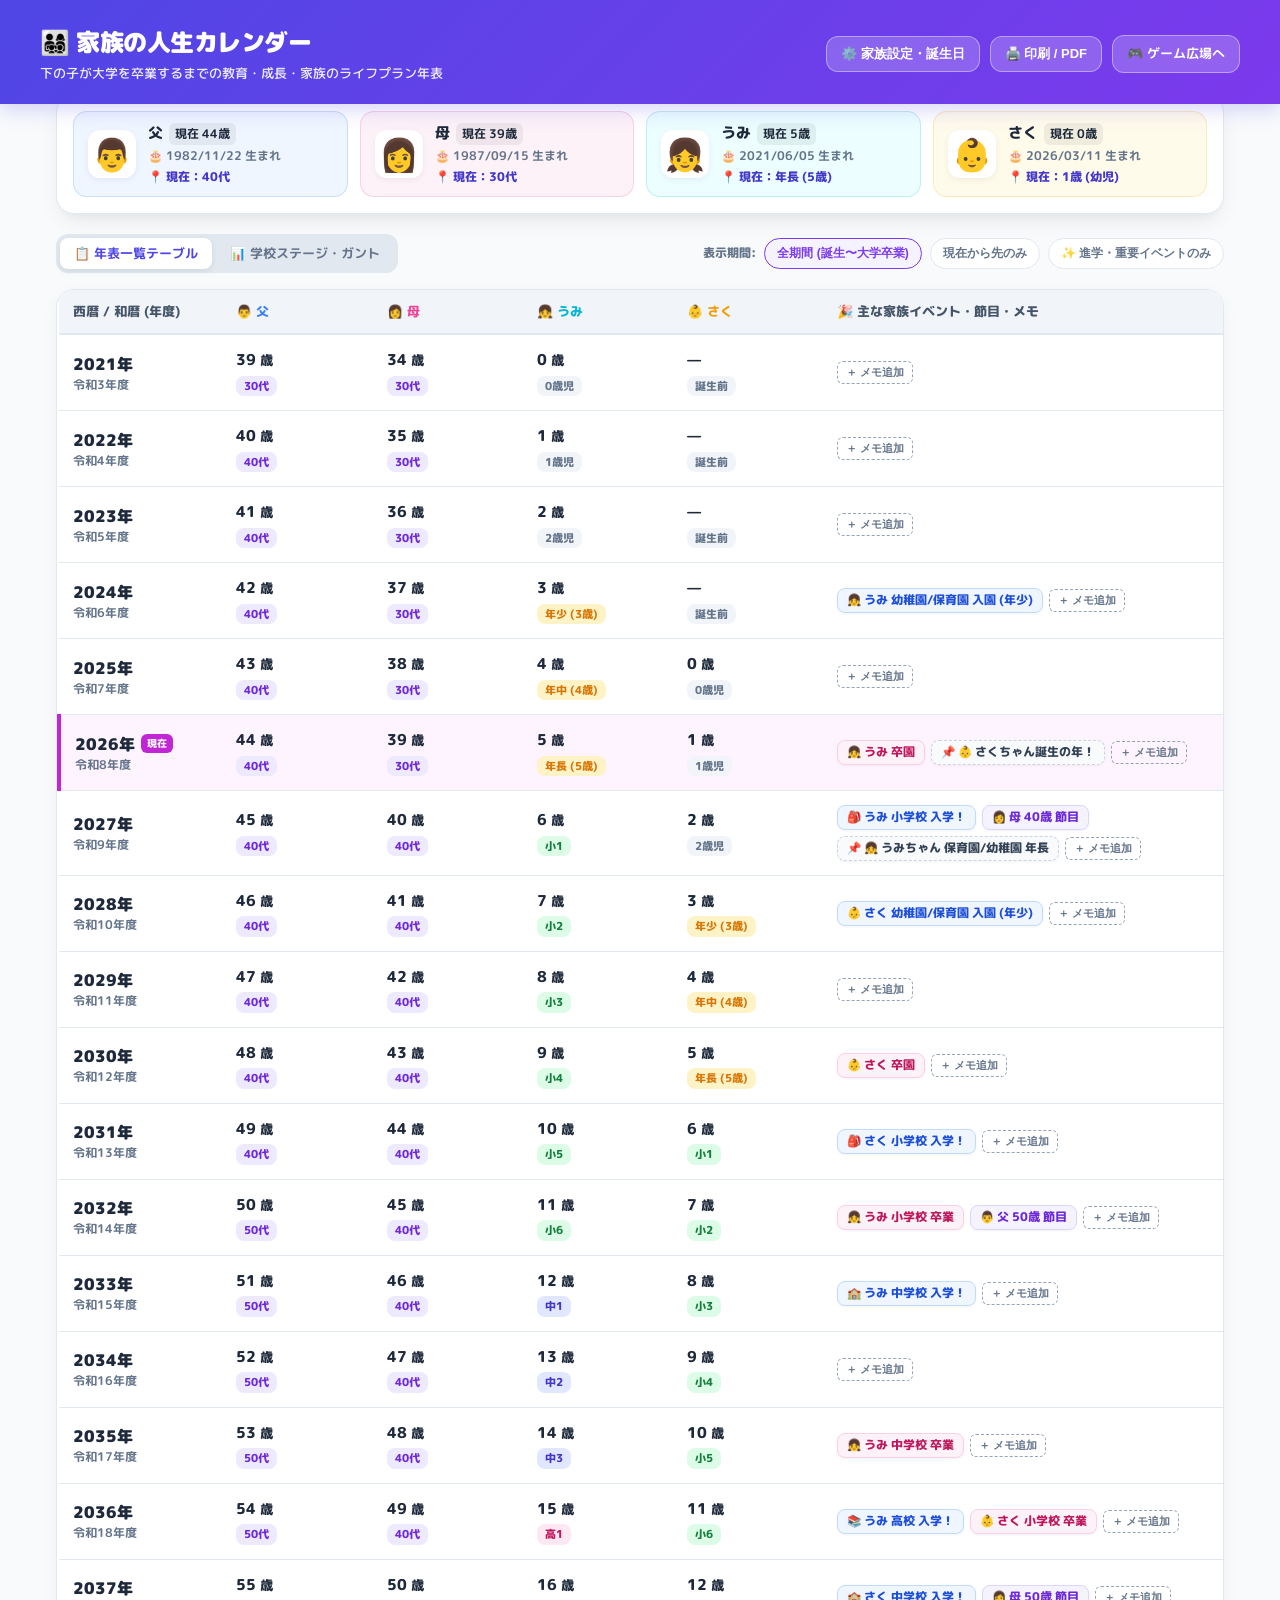
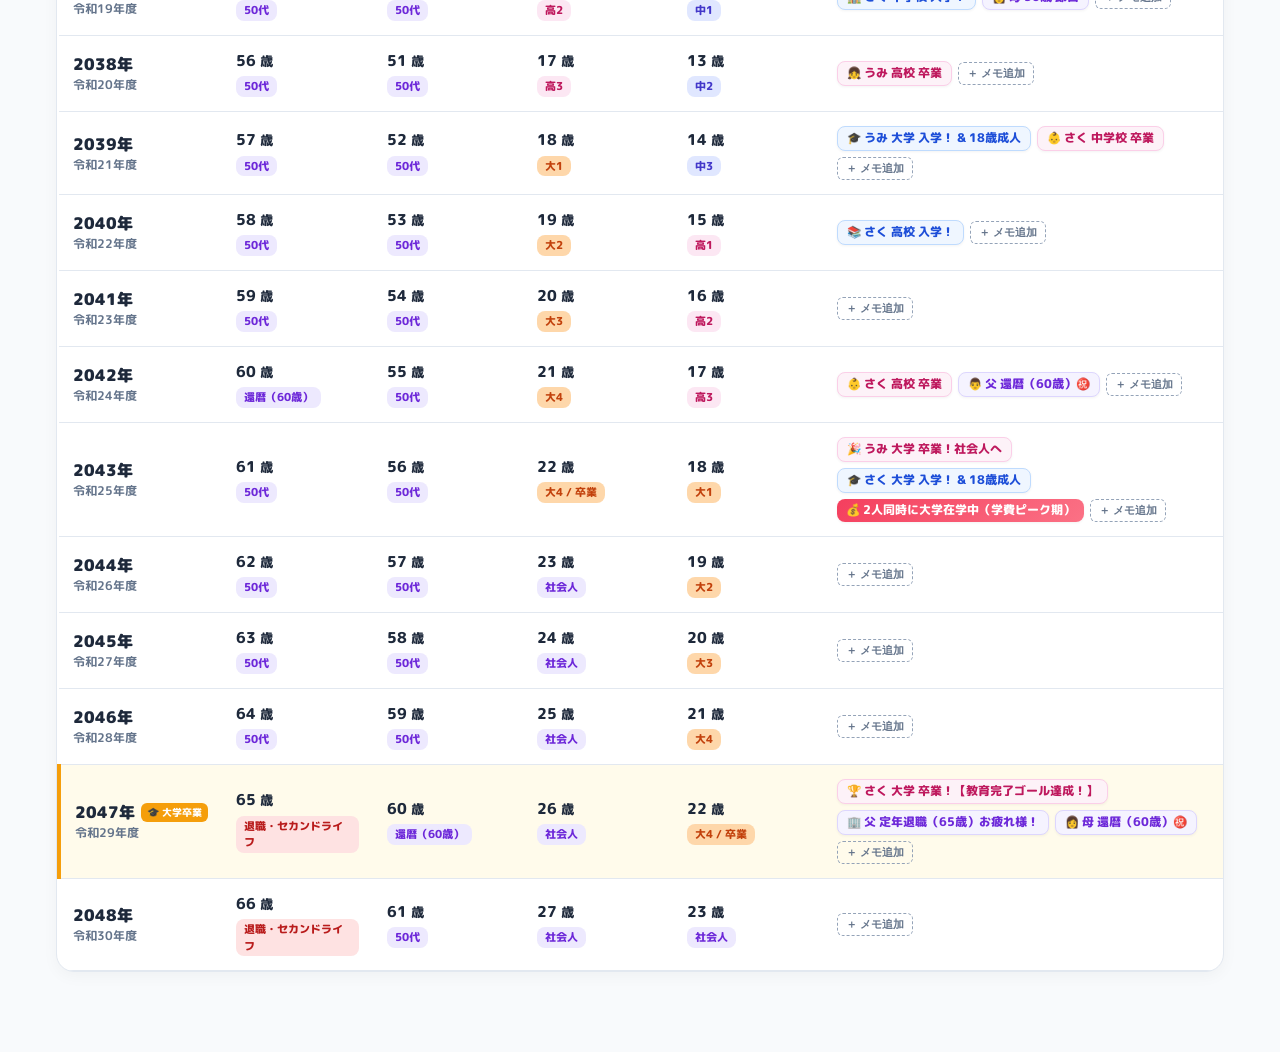
==== life-calendar.html @ 3d34fb97 "Add family life calendar app visualizing timeline through child university graduation" ====
<!DOCTYPE html>
<html lang="ja">
<head>
  <meta charset="UTF-8">
  <meta name="viewport" content="width=device-width, initial-scale=1.0, maximum-scale=1.0, user-scalable=no">
  <title>家族の人生カレンダー - ライフプラン・タイムライン</title>
  <link rel="preconnect" href="https://fonts.googleapis.com">
  <link rel="preconnect" href="https://fonts.gstatic.com" crossorigin>
  <link href="https://fonts.googleapis.com/css2?family=M+PLUS+Rounded+1c:wght@400;500;700;800;900&family=Nunito:wght@600;700;800;900&display=swap" rel="stylesheet">
  <style>
    :root {
      --bg-main: #f8fafc;
      --card-bg: #ffffff;
      --text-main: #1e293b;
      --text-sub: #64748b;
      --border-color: #e2e8f0;
      
      --color-father: #3b82f6;
      --color-father-bg: #eff6ff;
      --color-mother: #ec4899;
      --color-mother-bg: #fdf2f8;
      --color-umi: #06b6d4;
      --color-umi-bg: #ecfeff;
      --color-saku: #f59e0b;
      --color-saku-bg: #fffbeb;
      
      --badge-accent: #8b5cf6;
      --badge-alert: #ef4444;
      --badge-success: #10b981;
    }

    * {
      box-sizing: border-box;
      margin: 0;
      padding: 0;
      -webkit-tap-highlight-color: transparent;
    }

    body {
      font-family: 'M PLUS Rounded 1c', sans-serif;
      background-color: var(--bg-main);
      color: var(--text-main);
      line-height: 1.5;
      padding-bottom: 80px;
    }

    /* ヘッダー */
    header {
      background: linear-gradient(135deg, #4f46e5 0%, #7c3aed 100%);
      color: #ffffff;
      padding: 24px 20px 20px;
      position: sticky;
      top: 0;
      z-index: 50;
      box-shadow: 0 4px 20px rgba(79, 70, 229, 0.25);
    }

    .header-top {
      max-width: 1200px;
      margin: 0 auto;
      display: flex;
      justify-content: space-between;
      align-items: center;
      gap: 12px;
      flex-wrap: wrap;
    }

    .app-title-group h1 {
      font-size: 24px;
      font-weight: 900;
      display: flex;
      align-items: center;
      gap: 10px;
      letter-spacing: -0.5px;
    }

    .app-subtitle {
      font-size: 13px;
      opacity: 0.9;
      margin-top: 4px;
      font-weight: 500;
    }

    .header-actions {
      display: flex;
      align-items: center;
      gap: 10px;
    }

    .btn-header {
      background: rgba(255, 255, 255, 0.2);
      border: 1.5px solid rgba(255, 255, 255, 0.4);
      color: #ffffff;
      padding: 8px 14px;
      border-radius: 12px;
      font-size: 13px;
      font-weight: 700;
      cursor: pointer;
      display: inline-flex;
      align-items: center;
      gap: 6px;
      transition: all 0.2s ease;
      backdrop-filter: blur(4px);
    }

    .btn-header:hover {
      background: rgba(255, 255, 255, 0.3);
      transform: translateY(-1px);
    }

    /* 家族プロフィールバー */
    .family-bar-container {
      max-width: 1200px;
      margin: -10px auto 20px;
      padding: 0 16px;
      position: relative;
      z-index: 40;
    }

    .family-bar {
      background: var(--card-bg);
      border-radius: 18px;
      box-shadow: 0 10px 25px -5px rgba(0, 0, 0, 0.08), 0 8px 10px -6px rgba(0, 0, 0, 0.04);
      padding: 16px;
      display: grid;
      grid-template-columns: repeat(auto-fit, minmax(220px, 1fr));
      gap: 12px;
      border: 1px solid var(--border-color);
    }

    .member-card {
      display: flex;
      align-items: center;
      gap: 12px;
      padding: 10px 14px;
      border-radius: 14px;
      border: 1.5px solid transparent;
      transition: all 0.2s ease;
    }

    .member-card.father { background: var(--color-father-bg); border-color: rgba(59, 130, 246, 0.2); }
    .member-card.mother { background: var(--color-mother-bg); border-color: rgba(236, 72, 153, 0.2); }
    .member-card.umi { background: var(--color-umi-bg); border-color: rgba(6, 182, 212, 0.2); }
    .member-card.saku { background: var(--color-saku-bg); border-color: rgba(245, 158, 11, 0.2); }

    .member-avatar {
      font-size: 32px;
      width: 48px;
      height: 48px;
      background: #ffffff;
      border-radius: 12px;
      display: flex;
      align-items: center;
      justify-content: center;
      box-shadow: 0 2px 6px rgba(0,0,0,0.06);
      flex-shrink: 0;
    }

    .member-info h3 {
      font-size: 15px;
      font-weight: 800;
      color: var(--text-main);
      display: flex;
      align-items: baseline;
      gap: 6px;
    }

    .member-info .current-age {
      font-size: 12px;
      font-weight: 700;
      padding: 2px 6px;
      border-radius: 6px;
      background: rgba(0,0,0,0.06);
    }

    .member-info p {
      font-size: 12px;
      color: var(--text-sub);
      font-weight: 600;
      margin-top: 2px;
    }

    /* コントロール・フィルターバー */
    .controls-wrapper {
      max-width: 1200px;
      margin: 0 auto 16px;
      padding: 0 16px;
      display: flex;
      justify-content: space-between;
      align-items: center;
      gap: 12px;
      flex-wrap: wrap;
    }

    .view-mode-tabs {
      display: inline-flex;
      background: #e2e8f0;
      padding: 4px;
      border-radius: 12px;
      gap: 4px;
    }

    .tab-btn {
      border: none;
      background: transparent;
      padding: 6px 14px;
      font-size: 13px;
      font-weight: 700;
      color: var(--text-sub);
      border-radius: 8px;
      cursor: pointer;
      transition: all 0.2s ease;
      font-family: inherit;
    }

    .tab-btn.active {
      background: #ffffff;
      color: #4f46e5;
      box-shadow: 0 2px 6px rgba(0,0,0,0.08);
    }

    .filter-group {
      display: flex;
      align-items: center;
      gap: 8px;
      flex-wrap: wrap;
    }

    .filter-chip {
      background: #ffffff;
      border: 1px solid var(--border-color);
      padding: 6px 12px;
      border-radius: 20px;
      font-size: 12px;
      font-weight: 700;
      color: var(--text-sub);
      cursor: pointer;
      display: inline-flex;
      align-items: center;
      gap: 5px;
      transition: all 0.15s ease;
    }

    .filter-chip:hover, .filter-chip.active {
      border-color: #7c3aed;
      color: #7c3aed;
      background: #f5f3ff;
    }

    /* メインコンテンツ */
    .main-container {
      max-width: 1200px;
      margin: 0 auto;
      padding: 0 16px;
    }

    /* ガントチャート・ステージビュー */
    .gantt-section {
      background: var(--card-bg);
      border-radius: 18px;
      padding: 20px;
      box-shadow: 0 4px 12px rgba(0,0,0,0.04);
      border: 1px solid var(--border-color);
      margin-bottom: 24px;
      overflow-x: auto;
    }

    .gantt-section h2 {
      font-size: 16px;
      font-weight: 800;
      margin-bottom: 14px;
      display: flex;
      align-items: center;
      gap: 8px;
    }

    .chart-container {
      min-width: 800px;
    }

    /* 年表テーブルビュー */
    .timeline-table-card {
      background: var(--card-bg);
      border-radius: 18px;
      box-shadow: 0 4px 16px rgba(0,0,0,0.04);
      border: 1px solid var(--border-color);
      overflow: hidden;
    }

    .table-responsive {
      overflow-x: auto;
      width: 100%;
    }

    table.timeline-table {
      width: 100%;
      border-collapse: collapse;
      text-align: left;
      font-size: 13px;
    }

    .timeline-table th {
      background: #f1f5f9;
      color: #475569;
      font-weight: 800;
      padding: 12px 14px;
      border-bottom: 2px solid var(--border-color);
      white-space: nowrap;
      position: sticky;
      top: 0;
      z-index: 10;
    }

    .timeline-table td {
      padding: 14px;
      border-bottom: 1px solid var(--border-color);
      vertical-align: middle;
    }

    .timeline-table tr:hover {
      background-color: #f8fafc;
    }

    .timeline-table tr.current-year-row {
      background-color: #fdf4ff !important;
      border-left: 4px solid #c026d3;
    }

    .timeline-table tr.graduation-year-row {
      background-color: #fffbeb !important;
      border-left: 4px solid #f59e0b;
    }

    /* 列ごとのスタイル */
    .col-year {
      min-width: 120px;
      white-space: nowrap;
    }

    .year-main {
      font-size: 16px;
      font-weight: 900;
      color: var(--text-main);
      display: flex;
      align-items: center;
      gap: 6px;
    }

    .year-gengou {
      font-size: 12px;
      color: var(--text-sub);
      font-weight: 700;
    }

    .badge-current-tag {
      background: #c026d3;
      color: #ffffff;
      font-size: 10px;
      padding: 2px 6px;
      border-radius: 6px;
      font-weight: 800;
    }

    .badge-goal-tag {
      background: #f59e0b;
      color: #ffffff;
      font-size: 10px;
      padding: 2px 6px;
      border-radius: 6px;
      font-weight: 800;
    }

    .col-member {
      min-width: 150px;
    }

    .member-cell {
      display: flex;
      flex-direction: column;
      gap: 2px;
    }

    .member-age-pill {
      display: inline-flex;
      align-items: baseline;
      gap: 4px;
      font-weight: 800;
    }

    .age-num {
      font-size: 15px;
      color: var(--text-main);
    }

    .school-stage-badge {
      font-size: 11px;
      font-weight: 800;
      padding: 2px 8px;
      border-radius: 8px;
      display: inline-block;
      width: fit-content;
      margin-top: 2px;
    }

    /* ステージごとのカラーバッジ */
    .stage-baby { background: #f1f5f9; color: #64748b; }
    .stage-kinder { background: #fef3c7; color: #d97706; }
    .stage-elem { background: #dcfce7; color: #15803d; }
    .stage-junior { background: #e0e7ff; color: #4338ca; }
    .stage-high { background: #fce7f3; color: #be185d; }
    .stage-univ { background: #fed7aa; color: #c2410c; }
    .stage-adult { background: #ede9fe; color: #6d28d9; }
    .stage-retire { background: #fee2e2; color: #b91c1c; }

    /* イベントセル */
    .col-events {
      min-width: 280px;
    }

    .event-badges-wrap {
      display: flex;
      flex-wrap: wrap;
      gap: 6px;
      align-items: center;
    }

    .event-pill {
      font-size: 11.5px;
      font-weight: 800;
      padding: 4px 9px;
      border-radius: 8px;
      display: inline-flex;
      align-items: center;
      gap: 5px;
      line-height: 1.3;
      box-shadow: 0 1px 3px rgba(0,0,0,0.05);
    }

    .event-pill.milestone-double {
      background: linear-gradient(135deg, #f43f5e, #fb7185);
      color: #ffffff;
      animation: pulseAlert 2s infinite alternate;
    }

    .event-pill.milestone-enter {
      background: #eff6ff;
      color: #1d4ed8;
      border: 1px solid #bfdbfe;
    }

    .event-pill.milestone-grad {
      background: #fdf2f8;
      color: #be185d;
      border: 1px solid #fbcfe8;
    }

    .event-pill.milestone-life {
      background: #fefce8;
      color: #a16207;
      border: 1px solid #fef08a;
    }

    .event-pill.milestone-parent {
      background: #f5f3ff;
      color: #6d28d9;
      border: 1px solid #ddd6fe;
    }

    .custom-memo-pill {
      background: #f8fafc;
      color: #334155;
      border: 1px dashed #cbd5e1;
      cursor: pointer;
    }

    .btn-add-memo {
      background: transparent;
      border: 1px dashed #94a3b8;
      color: #64748b;
      padding: 3px 8px;
      border-radius: 6px;
      font-size: 11px;
      font-weight: 700;
      cursor: pointer;
      display: inline-flex;
      align-items: center;
      gap: 3px;
    }

    .btn-add-memo:hover {
      background: #f1f5f9;
      color: #1e293b;
      border-color: #64748b;
    }

    @keyframes pulseAlert {
      0% { transform: scale(1); }
      100% { transform: scale(1.03); }
    }

    /* モーダル */
    .modal-backdrop {
      position: fixed;
      inset: 0;
      background: rgba(0, 0, 0, 0.5);
      backdrop-filter: blur(4px);
      z-index: 100;
      display: none;
      align-items: center;
      justify-content: center;
      padding: 16px;
    }

    .modal-backdrop.show {
      display: flex;
    }

    .modal-card {
      background: #ffffff;
      border-radius: 20px;
      width: 100%;
      max-width: 520px;
      max-height: 90vh;
      overflow-y: auto;
      padding: 24px;
      box-shadow: 0 20px 25px -5px rgba(0, 0, 0, 0.1), 0 10px 10px -5px rgba(0, 0, 0, 0.04);
    }

    .modal-title {
      font-size: 18px;
      font-weight: 900;
      margin-bottom: 16px;
      display: flex;
      align-items: center;
      justify-content: space-between;
    }

    .modal-close-btn {
      background: #f1f5f9;
      border: none;
      width: 32px;
      height: 32px;
      border-radius: 50%;
      cursor: pointer;
      font-size: 16px;
      display: flex;
      align-items: center;
      justify-content: center;
    }

    .form-group {
      margin-bottom: 16px;
    }

    .form-group label {
      display: block;
      font-size: 13px;
      font-weight: 800;
      color: #334155;
      margin-bottom: 6px;
    }

    .form-control {
      width: 100%;
      padding: 10px 12px;
      border: 1.5px solid var(--border-color);
      border-radius: 10px;
      font-size: 14px;
      font-family: inherit;
      outline: none;
      transition: border-color 0.2s;
    }

    .form-control:focus {
      border-color: #6366f1;
    }

    .modal-actions {
      display: flex;
      gap: 10px;
      margin-top: 20px;
    }

    .btn-primary {
      flex: 1;
      background: linear-gradient(135deg, #4f46e5, #7c3aed);
      color: #ffffff;
      border: none;
      padding: 12px;
      border-radius: 12px;
      font-size: 14px;
      font-weight: 800;
      cursor: pointer;
    }

    .btn-secondary {
      background: #f1f5f9;
      color: #475569;
      border: none;
      padding: 12px 18px;
      border-radius: 12px;
      font-size: 14px;
      font-weight: 800;
      cursor: pointer;
    }

    /* 印刷スタイル */
    @media print {
      header, .family-bar-container, .controls-wrapper, .btn-add-memo {
        display: none !important;
      }
      body {
        background: #ffffff;
        padding: 0;
      }
      .main-container {
        max-width: 100%;
        padding: 0;
      }
      .timeline-table-card {
        box-shadow: none;
        border: none;
      }
      table.timeline-table th {
        background: #f1f5f9 !important;
        color: #000000 !important;
      }
    }
  </style>
</head>
<body>

  <!-- ヘッダー -->
  <header>
    <div class="header-top">
      <div class="app-title-group">
        <h1>👨‍👩‍👧‍👦 家族の人生カレンダー</h1>
        <p class="app-subtitle">下の子が大学を卒業するまでの教育・成長・家族のライフプラン年表</p>
      </div>
      <div class="header-actions">
        <button class="btn-header" onclick="openSettingsModal()">
          ⚙️ 家族設定・誕生日
        </button>
        <button class="btn-header" onclick="window.print()">
          🖨️ 印刷 / PDF
        </button>
        <a href="index.html" class="btn-header" style="text-decoration: none;">
          🎮 ゲーム広場へ
        </a>
      </div>
    </div>
  </header>

  <!-- 家族プロフィールサマリーバー -->
  <div class="family-bar-container">
    <div class="family-bar" id="family-summary-bar">
      <!-- JSで動的レンダリング -->
    </div>
  </div>

  <!-- コントロールバー（表示切り替え・絞り込み） -->
  <div class="controls-wrapper">
    <div class="view-mode-tabs">
      <button class="tab-btn active" id="tab-table" onclick="switchView('table')">📋 年表一覧テーブル</button>
      <button class="tab-btn" id="tab-chart" onclick="switchView('chart')">📊 学校ステージ・ガント</button>
    </div>

    <div class="filter-group">
      <span style="font-size: 12px; font-weight: 800; color: var(--text-sub);">表示期間:</span>
      <button class="filter-chip active" id="filter-all" onclick="setYearFilter('all')">全期間 (誕生〜大学卒業)</button>
      <button class="filter-chip" id="filter-future" onclick="setYearFilter('future')">現在から先のみ</button>
      <button class="filter-chip" id="filter-milestone" onclick="setYearFilter('milestone')">✨ 進学・重要イベントのみ</button>
    </div>
  </div>

  <!-- メインコンテンツ -->
  <main class="main-container">

    <!-- ガントチャート / ステージビュー (タブ切り替え) -->
    <section class="gantt-section" id="gantt-view-section" style="display: none;">
      <h2>📊 お子さま2人の学校ステージ推移</h2>
      <p style="font-size: 13px; color: var(--text-sub); margin-bottom: 16px;">
        幼稚園・小学校・中学校・高校・大学の重なりや、学費ピーク時期（W進学・W在学）が一目でわかります。
      </p>
      <div class="chart-container" id="gantt-chart-container">
        <!-- JSで描画 -->
      </div>
    </section>

    <!-- 年表テーブルビュー -->
    <section class="timeline-table-card" id="table-view-section">
      <div class="table-responsive">
        <table class="timeline-table">
          <thead>
            <tr>
              <th class="col-year">西暦 / 和暦 (年度)</th>
              <th class="col-member" style="color: var(--color-father);">👨 父</th>
              <th class="col-member" style="color: var(--color-mother);">👩 母</th>
              <th class="col-member" style="color: var(--color-umi);">👧 うみ</th>
              <th class="col-member" style="color: var(--color-saku);">👶 さく</th>
              <th class="col-events">🎉 主な家族イベント・節目・メモ</th>
            </tr>
          </thead>
          <tbody id="timeline-tbody">
            <!-- JSで動的生成 -->
          </tbody>
        </table>
      </div>
    </section>

  </main>

  <!-- 設定・誕生日編集モーダル -->
  <div class="modal-backdrop" id="settings-modal">
    <div class="modal-card">
      <div class="modal-title">
        <span>⚙️ 家族情報の編集</span>
        <button class="modal-close-btn" onclick="closeSettingsModal()">✖</button>
      </div>

      <p style="font-size: 13px; color: var(--text-sub); margin-bottom: 16px;">
        生年月日を変更すると、全ての年齢・学年・入学卒業・定年イベントが自動で再計算されます。
      </p>

      <form id="family-settings-form" onsubmit="saveFamilySettings(event)">
        <div class="form-group">
          <label>👨 お父さんの生年月日</label>
          <input type="date" class="form-control" id="input-father-birth" required>
        </div>

        <div class="form-group">
          <label>👩 お母さんの生年月日</label>
          <input type="date" class="form-control" id="input-mother-birth" required>
        </div>

        <div class="form-group">
          <label>👧 うみちゃんの生年月日</label>
          <input type="date" class="form-control" id="input-umi-birth" required>
        </div>

        <div class="form-group">
          <label>👶 さくちゃんの生年月日</label>
          <input type="date" class="form-control" id="input-saku-birth" required>
          <span style="font-size: 11px; color: #64748b;">※ 2026年3月11日（または入力ミス等の場合もいつでも変更可能です）</span>
        </div>

        <div class="form-group">
          <label>🏢 定年退職の予定年齢（父）</label>
          <select class="form-control" id="input-retire-age">
            <option value="60">60歳 定年</option>
            <option value="65" selected>65歳 定年 (現在主流)</option>
            <option value="70">70歳 定年</option>
          </select>
        </div>

        <div class="modal-actions">
          <button type="button" class="btn-secondary" onclick="closeSettingsModal()">キャンセル</button>
          <button type="submit" class="btn-primary">保存して再計算</button>
        </div>
      </form>
    </div>
  </div>

  <!-- カスタムイベント・メモ追加モーダル -->
  <div class="modal-backdrop" id="memo-modal">
    <div class="modal-card">
      <div class="modal-title">
        <span id="memo-modal-title">📝 年のメモ・イベント追加</span>
        <button class="modal-close-btn" onclick="closeMemoModal()">✖</button>
      </div>

      <form id="memo-form" onsubmit="saveMemo(event)">
        <input type="hidden" id="memo-year">
        <div class="form-group">
          <label>メモ・イベント内容（例：家族旅行、マイホーム購入、車買い替え、習い事など）</label>
          <input type="text" class="form-control" id="memo-text" placeholder="メモを入力..." required>
        </div>
        <div class="modal-actions">
          <button type="button" class="btn-secondary" onclick="closeMemoModal()">キャンセル</button>
          <button type="submit" class="btn-primary">保存する</button>
        </div>
      </form>
    </div>
  </div>

  <script>
    // ==========================================
    // データモデル・初期値
    // ==========================================
    const DEFAULT_FAMILY = {
      father: { name: '父', birth: '1982-11-22', emoji: '👨' },
      mother: { name: '母', birth: '1987-09-15', emoji: '👩' },
      umi:    { name: 'うみ', birth: '2021-06-05', emoji: '👧' },
      // ユーザー入力 "20263/11" を 2026-03-11 と解釈（早生まれ）
      saku:   { name: 'さく', birth: '2026-03-11', emoji: '👶' },
      retireAge: 65
    };

    let familyData = loadFamilyData();
    let currentView = 'table';
    let currentFilter = 'all'; // 'all', 'future', 'milestone'
    let customMemos = loadCustomMemos();

    function loadFamilyData() {
      try {
        const saved = localStorage.getItem('family_calendar_config_v1');
        if (saved) return JSON.parse(saved);
      } catch (e) {
        console.error(e);
      }
      return DEFAULT_FAMILY;
    }

    function saveFamilyConfig(data) {
      familyData = data;
      localStorage.setItem('family_calendar_config_v1', JSON.stringify(data));
    }

    function loadCustomMemos() {
      try {
        const saved = localStorage.getItem('family_calendar_memos_v1');
        if (saved) return JSON.parse(saved);
      } catch (e) {}
      return {
        // デフォルトの楽しい予定サンプル
        2026: ['👶 さくちゃん誕生の年！'],
        2027: ['👧 うみちゃん 保育園/幼稚園 年長']
      };
    }

    function saveCustomMemos() {
      localStorage.setItem('family_calendar_memos_v1', JSON.stringify(customMemos));
    }

    // ==========================================
    // 日付・年齢・日本の学年計算ロジック
    // ==========================================
    // 日本の学校年度：4月2日〜翌年4月1日生まれが同一学年
    function getSchoolYear(birthDateStr) {
      const d = new Date(birthDateStr);
      const y = d.getFullYear();
      const m = d.getMonth() + 1;
      const day = d.getDate();
      // 4月1日以前なら前年度扱い（早生まれ）
      if (m < 4 || (m === 4 && day === 1)) {
        return y - 1;
      }
      return y;
    }

    // 和暦変換（令和・平成・昭和）
    function getWareki(year) {
      if (year >= 2019) {
        const r = year - 2018;
        return `令和${r === 1 ? '元' : r}年`;
      } else if (year >= 1989) {
        const h = year - 1988;
        return `平成${h === 1 ? '元' : h}年`;
      } else if (year >= 1926) {
        const s = year - 1925;
        return `昭和${s === 1 ? '元' : s}年`;
      }
      return '';
    }

    // 指定された年度（4月〜翌年3月）における満年齢と学年・ステージ
    function getMemberStatusAtFiscalYear(birthDateStr, fiscalYear, isChild = false) {
      const birth = new Date(birthDateStr);
      const birthYear = birth.getFullYear();
      const birthMonth = birth.getMonth() + 1;
      const birthDay = birth.getDate();

      // その年度の4月1日時点での年齢（学齢）
      const schoolBirthYear = getSchoolYear(birthDateStr);
      const gradeAge = fiscalYear - schoolBirthYear;

      // その年度中に迎える満年齢
      const ageThisYear = fiscalYear - birthYear;

      if (!isChild) {
        // 親の場合
        let stage = '';
        if (ageThisYear >= 70) stage = '古希（70歳）';
        else if (ageThisYear >= 65) stage = 'シニア期';
        else if (ageThisYear === 60) stage = '還暦（60歳）';
        else if (ageThisYear >= 50) stage = '50代';
        else if (ageThisYear >= 40) stage = '40代';
        else stage = '30代';
        return { age: ageThisYear, gradeAge, stage, label: `${ageThisYear}歳` };
      }

      // 子どもの場合
      if (gradeAge < 0) {
        return { age: -1, gradeAge: -1, stage: '誕生前', label: '—', stageClass: 'stage-baby' };
      } else if (gradeAge === 0) {
        return { age: 0, gradeAge: 0, stage: '0歳児', label: '0歳 (乳児)', stageClass: 'stage-baby' };
      } else if (gradeAge === 1) {
        return { age: 1, gradeAge: 1, stage: '1歳児', label: '1歳 (幼児)', stageClass: 'stage-baby' };
      } else if (gradeAge === 2) {
        return { age: 2, gradeAge: 2, stage: '2歳児', label: '2歳 (幼児)', stageClass: 'stage-baby' };
      } else if (gradeAge === 3) {
        return { age: 3, gradeAge: 3, stage: '年少 (3歳)', label: '年少 (3歳)', stageClass: 'stage-kinder' };
      } else if (gradeAge === 4) {
        return { age: 4, gradeAge: 4, stage: '年中 (4歳)', label: '年中 (4歳)', stageClass: 'stage-kinder' };
      } else if (gradeAge === 5) {
        return { age: 5, gradeAge: 5, stage: '年長 (5歳)', label: '年長 (5歳)', stageClass: 'stage-kinder' };
      } else if (gradeAge >= 6 && gradeAge <= 11) {
        const grade = gradeAge - 5;
        return { age: gradeAge, gradeAge, stage: `小${grade}`, label: `小${grade} (${gradeAge}歳)`, stageClass: 'stage-elem' };
      } else if (gradeAge >= 12 && gradeAge <= 14) {
        const grade = gradeAge - 11;
        return { age: gradeAge, gradeAge, stage: `中${grade}`, label: `中${grade} (${gradeAge}歳)`, stageClass: 'stage-junior' };
      } else if (gradeAge >= 15 && gradeAge <= 17) {
        const grade = gradeAge - 14;
        return { age: gradeAge, gradeAge, stage: `高${grade}`, label: `高${grade} (${gradeAge}歳)`, stageClass: 'stage-high' };
      } else if (gradeAge >= 18 && gradeAge <= 21) {
        const grade = gradeAge - 17;
        return { age: gradeAge, gradeAge, stage: `大${grade}`, label: `大${grade} (${gradeAge}歳)`, stageClass: 'stage-univ' };
      } else if (gradeAge === 22) {
        return { age: gradeAge, gradeAge, stage: '大4 / 卒業', label: '大4 (22歳 🎓卒業)', stageClass: 'stage-univ' };
      } else {
        return { age: gradeAge, gradeAge, stage: '社会人', label: `社会人 (${gradeAge}歳)`, stageClass: 'stage-adult' };
      }
    }

    // ==========================================
    // 描画・更新処理
    // ==========================================
    function renderApp() {
      renderFamilyBar();
      renderTimelineTable();
      renderGanttChart();
    }

    // 家族サマリーバー
    function renderFamilyBar() {
      const container = document.getElementById('family-summary-bar');
      const nowYear = new Date().getFullYear();
      
      const members = [
        { key: 'father', ...familyData.father, isChild: false },
        { key: 'mother', ...familyData.mother, isChild: false },
        { key: 'umi',    ...familyData.umi,    isChild: true },
        { key: 'saku',   ...familyData.saku,   isChild: true }
      ];

      container.innerHTML = members.map(m => {
        const birth = new Date(m.birth);
        const age = nowYear - birth.getFullYear();
        const status = getMemberStatusAtFiscalYear(m.birth, nowYear, m.isChild);
        
        return `
          <div class="member-card ${m.key}">
            <div class="member-avatar">${m.emoji}</div>
            <div class="member-info">
              <h3>${m.name} <span class="current-age">現在 ${age >= 0 ? age + '歳' : '0歳'}</span></h3>
              <p>🎂 ${m.birth.replace(/-/g, '/')} 生まれ</p>
              <p style="font-weight: 800; color: #4338ca; margin-top: 3px;">
                ${m.isChild ? `📍 現在：${status.label}` : `📍 現在：${status.stage}`}
              </p>
            </div>
          </div>
        `;
      }).join('');
    }

    // タイムライン年表
    function renderTimelineTable() {
      const tbody = document.getElementById('timeline-tbody');
      const nowYear = new Date().getFullYear();

      // 開始年：うみちゃん誕生年 (2021) または長子の誕生年
      const umiBirthYear = new Date(familyData.umi.birth).getFullYear();
      const sakuSchoolYear = getSchoolYear(familyData.saku.birth);
      // 下の子（さくちゃん）が大学卒業する年度：sakuSchoolYear + 22年度
      const sakuGradYear = sakuSchoolYear + 22; // 大学4年生の年度（翌年3月卒業）

      const startYear = Math.min(umiBirthYear, 2021);
      const endYear = sakuGradYear + 1; // 卒業の翌年社会人1年目まで表示

      let rowsHtml = '';

      for (let y = startYear; y <= endYear; y++) {
        // フィルタリング判定
        if (currentFilter === 'future' && y < nowYear) continue;

        const fStatus = getMemberStatusAtFiscalYear(familyData.father.birth, y, false);
        const mStatus = getMemberStatusAtFiscalYear(familyData.mother.birth, y, false);
        const uStatus = getMemberStatusAtFiscalYear(familyData.umi.birth, y, true);
        const sStatus = getMemberStatusAtFiscalYear(familyData.saku.birth, y, true);

        // イベント抽出
        const events = [];

        // お子さまの進学・卒業・七五三イベント
        // うみちゃん
        if (uStatus.gradeAge === 3) events.push({ text: '👧 うみ 幼稚園/保育園 入園 (年少)', type: 'enter' });
        if (uStatus.gradeAge === 5) events.push({ text: '👧 うみ 卒園', type: 'grad' });
        if (uStatus.gradeAge === 6) events.push({ text: '🎒 うみ 小学校 入学！', type: 'enter' });
        if (uStatus.gradeAge === 11) events.push({ text: '👧 うみ 小学校 卒業', type: 'grad' });
        if (uStatus.gradeAge === 12) events.push({ text: '🏫 うみ 中学校 入学！', type: 'enter' });
        if (uStatus.gradeAge === 14) events.push({ text: '👧 うみ 中学校 卒業', type: 'grad' });
        if (uStatus.gradeAge === 15) events.push({ text: '📚 うみ 高校 入学！', type: 'enter' });
        if (uStatus.gradeAge === 17) events.push({ text: '👧 うみ 高校 卒業', type: 'grad' });
        if (uStatus.gradeAge === 18) events.push({ text: '🎓 うみ 大学 入学！ & 18歳成人', type: 'enter' });
        if (uStatus.gradeAge === 22) events.push({ text: '🎉 うみ 大学 卒業！社会人へ', type: 'grad' });

        // さくちゃん
        if (sStatus.gradeAge === 0 && y === new Date(familyData.saku.birth).getFullYear()) {
          events.push({ text: '👶 さくちゃん 誕生！✨', type: 'life' });
        }
        if (sStatus.gradeAge === 3) events.push({ text: '👶 さく 幼稚園/保育園 入園 (年少)', type: 'enter' });
        if (sStatus.gradeAge === 5) events.push({ text: '👶 さく 卒園', type: 'grad' });
        if (sStatus.gradeAge === 6) events.push({ text: '🎒 さく 小学校 入学！', type: 'enter' });
        if (sStatus.gradeAge === 11) events.push({ text: '👶 さく 小学校 卒業', type: 'grad' });
        if (sStatus.gradeAge === 12) events.push({ text: '🏫 さく 中学校 入学！', type: 'enter' });
        if (sStatus.gradeAge === 14) events.push({ text: '👶 さく 中学校 卒業', type: 'grad' });
        if (sStatus.gradeAge === 15) events.push({ text: '📚 さく 高校 入学！', type: 'enter' });
        if (sStatus.gradeAge === 17) events.push({ text: '👶 さく 高校 卒業', type: 'grad' });
        if (sStatus.gradeAge === 18) events.push({ text: '🎓 さく 大学 入学！ & 18歳成人', type: 'enter' });
        if (sStatus.gradeAge === 22) events.push({ text: '🏆 さく 大学 卒業！【教育完了ゴール達成！】', type: 'grad', isGoal: true });

        // 親のイベント
        if (fStatus.age === 50) events.push({ text: '👨 父 50歳 節目', type: 'parent' });
        if (fStatus.age === 60) events.push({ text: '👨 父 還暦（60歳）㊗️', type: 'parent' });
        if (fStatus.age === familyData.retireAge) events.push({ text: `🏢 父 定年退職（${familyData.retireAge}歳）お疲れ様！`, type: 'parent' });
        if (fStatus.age === 70) events.push({ text: '👨 父 古希（70歳）㊗️', type: 'parent' });

        if (mStatus.age === 40) events.push({ text: '👩 母 40歳 節目', type: 'parent' });
        if (mStatus.age === 50) events.push({ text: '👩 母 50歳 節目', type: 'parent' });
        if (mStatus.age === 60) events.push({ text: '👩 母 還暦（60歳）㊗️', type: 'parent' });

        // W入学・W卒業などのダブル重なりチェック
        const enterCount = [uStatus, sStatus].filter(s => [6, 12, 15, 18].includes(s.gradeAge)).length;
        if (enterCount >= 2) {
          events.unshift({ text: '⚡ W入学！(うみ＆さく 同時進学)', type: 'double' });
        }

        // 大学生重なり（学費ピーク）
        const isUmiInUniv = uStatus.gradeAge >= 18 && uStatus.gradeAge <= 22;
        const isSakuInUniv = sStatus.gradeAge >= 18 && sStatus.gradeAge <= 22;
        if (isUmiInUniv && isSakuInUniv) {
          events.push({ text: '💰 2人同時に大学在学中（学費ピーク期）', type: 'double' });
        }

        // カスタムメモ追加
        const memos = customMemos[y] || [];

        // マイルストーンフィルター
        if (currentFilter === 'milestone' && events.length === 0 && memos.length === 0) {
          continue;
        }

        const isCurrent = (y === nowYear);
        const isGoal = (y === sakuGradYear);

        let rowClass = '';
        if (isCurrent) rowClass = 'current-year-row';
        if (isGoal) rowClass = 'graduation-year-row';

        rowsHtml += `
          <tr class="${rowClass}">
            <!-- 年 / 和暦 -->
            <td class="col-year">
              <div class="year-main">
                ${y}年
                ${isCurrent ? '<span class="badge-current-tag">現在</span>' : ''}
                ${isGoal ? '<span class="badge-goal-tag">🎓 大学卒業</span>' : ''}
              </div>
              <div class="year-gengou">${getWareki(y)}度</div>
            </td>

            <!-- 父 -->
            <td class="col-member">
              <div class="member-cell">
                <div class="member-age-pill">
                  <span class="age-num">${fStatus.age}</span>歳
                </div>
                <span class="school-stage-badge ${fStatus.age >= familyData.retireAge ? 'stage-retire' : 'stage-adult'}">
                  ${fStatus.age >= familyData.retireAge ? '退職・セカンドライフ' : fStatus.stage}
                </span>
              </div>
            </td>

            <!-- 母 -->
            <td class="col-member">
              <div class="member-cell">
                <div class="member-age-pill">
                  <span class="age-num">${mStatus.age}</span>歳
                </div>
                <span class="school-stage-badge stage-adult">${mStatus.stage}</span>
              </div>
            </td>

            <!-- うみ -->
            <td class="col-member">
              <div class="member-cell">
                <div class="member-age-pill">
                  <span class="age-num">${uStatus.gradeAge >= 0 ? uStatus.gradeAge : '—'}</span>${uStatus.gradeAge >= 0 ? '歳' : ''}
                </div>
                <span class="school-stage-badge ${uStatus.stageClass}">${uStatus.stage}</span>
              </div>
            </td>

            <!-- さく -->
            <td class="col-member">
              <div class="member-cell">
                <div class="member-age-pill">
                  <span class="age-num">${sStatus.gradeAge >= 0 ? sStatus.gradeAge : '—'}</span>${sStatus.gradeAge >= 0 ? '歳' : ''}
                </div>
                <span class="school-stage-badge ${sStatus.stageClass}">${sStatus.stage}</span>
              </div>
            </td>

            <!-- イベント・メモ -->
            <td class="col-events">
              <div class="event-badges-wrap">
                ${events.map(ev => {
                  let cls = 'milestone-life';
                  if (ev.type === 'enter') cls = 'milestone-enter';
                  if (ev.type === 'grad') cls = 'milestone-grad';
                  if (ev.type === 'parent') cls = 'milestone-parent';
                  if (ev.type === 'double') cls = 'milestone-double';
                  return `<span class="event-pill ${cls}">${ev.text}</span>`;
                }).join('')}

                ${memos.map(memo => `
                  <span class="event-pill custom-memo-pill" onclick="editMemo(${y})">📌 ${memo}</span>
                `).join('')}

                <button class="btn-add-memo" onclick="openMemoModal(${y})">
                  ＋ メモ追加
                </button>
              </div>
            </td>
          </tr>
        `;
      }

      tbody.innerHTML = rowsHtml;
    }

    // ガントチャート・学校ステージ推移ビュー
    function renderGanttChart() {
      const container = document.getElementById('gantt-chart-container');
      const nowYear = new Date().getFullYear();
      const umiBirthYear = new Date(familyData.umi.birth).getFullYear();
      const sakuSchoolYear = getSchoolYear(familyData.saku.birth);
      const sakuGradYear = sakuSchoolYear + 22;

      const years = [];
      for (let y = umiBirthYear; y <= sakuGradYear; y++) {
        years.push(y);
      }

      let html = `
        <div style="display: grid; grid-template-columns: 100px repeat(${years.length}, minmax(42px, 1fr)); gap: 2px; align-items: center; font-size: 11px; text-align: center;">
          <!-- 年ヘッダー -->
          <div style="font-weight: 800; text-align: left; padding: 4px;">西暦</div>
          ${years.map(y => `
            <div style="font-weight: 800; background: ${y === nowYear ? '#c026d3' : '#f1f5f9'}; color: ${y === nowYear ? '#fff' : '#475569'}; border-radius: 4px; padding: 4px 2px;">
              ${String(y).slice(2)}
            </div>
          `).join('')}

          <!-- うみちゃん行 -->
          <div style="font-weight: 800; text-align: left; padding: 6px 4px; color: var(--color-umi);">👧 うみ</div>
          ${years.map(y => {
            const st = getMemberStatusAtFiscalYear(familyData.umi.birth, y, true);
            let bg = '#f8fafc';
            let text = st.stage;
            if (st.stageClass === 'stage-kinder') bg = '#fef3c7';
            if (st.stageClass === 'stage-elem') bg = '#dcfce7';
            if (st.stageClass === 'stage-junior') bg = '#e0e7ff';
            if (st.stageClass === 'stage-high') bg = '#fce7f3';
            if (st.stageClass === 'stage-univ') bg = '#fed7aa';
            if (st.stage === '誕生前') { bg = '#f1f5f9'; text = ''; }
            return `
              <div style="background: ${bg}; padding: 6px 2px; border-radius: 4px; font-weight: 800; white-space: nowrap; overflow: hidden; text-overflow: ellipsis;" title="うみ: ${st.label}">
                ${text}
              </div>
            `;
          }).join('')}

          <!-- さくちゃん行 -->
          <div style="font-weight: 800; text-align: left; padding: 6px 4px; color: var(--color-saku);">👶 さく</div>
          ${years.map(y => {
            const st = getMemberStatusAtFiscalYear(familyData.saku.birth, y, true);
            let bg = '#f8fafc';
            let text = st.stage;
            if (st.stageClass === 'stage-kinder') bg = '#fef3c7';
            if (st.stageClass === 'stage-elem') bg = '#dcfce7';
            if (st.stageClass === 'stage-junior') bg = '#e0e7ff';
            if (st.stageClass === 'stage-high') bg = '#fce7f3';
            if (st.stageClass === 'stage-univ') bg = '#fed7aa';
            if (st.stage === '誕生前') { bg = '#f1f5f9'; text = ''; }
            return `
              <div style="background: ${bg}; padding: 6px 2px; border-radius: 4px; font-weight: 800; white-space: nowrap; overflow: hidden; text-overflow: ellipsis;" title="さく: ${st.label}">
                ${text}
              </div>
            `;
          }).join('')}

          <!-- 父の年齢行 -->
          <div style="font-weight: 800; text-align: left; padding: 6px 4px; color: var(--color-father);">👨 父 年齢</div>
          ${years.map(y => {
            const st = getMemberStatusAtFiscalYear(familyData.father.birth, y, false);
            const isRetire = st.age >= familyData.retireAge;
            return `
              <div style="background: ${isRetire ? '#fee2e2' : '#eff6ff'}; padding: 4px 2px; border-radius: 4px; font-weight: 700; color: ${isRetire ? '#b91c1c' : '#1e40af'};">
                ${st.age}
              </div>
            `;
          }).join('')}
        </div>
      `;

      container.innerHTML = html;
    }

    // ==========================================
    // UIインタラクション（タブ・フィルター）
    // ==========================================
    function switchView(view) {
      currentView = view;
      document.getElementById('tab-table').classList.toggle('active', view === 'table');
      document.getElementById('tab-chart').classList.toggle('active', view === 'chart');

      document.getElementById('table-view-section').style.display = view === 'table' ? 'block' : 'none';
      document.getElementById('gantt-view-section').style.display = view === 'chart' ? 'block' : 'none';
    }

    function setYearFilter(filter) {
      currentFilter = filter;
      document.getElementById('filter-all').classList.toggle('active', filter === 'all');
      document.getElementById('filter-future').classList.toggle('active', filter === 'future');
      document.getElementById('filter-milestone').classList.toggle('active', filter === 'milestone');
      renderTimelineTable();
    }

    // 設定モーダル
    function openSettingsModal() {
      document.getElementById('input-father-birth').value = familyData.father.birth;
      document.getElementById('input-mother-birth').value = familyData.mother.birth;
      document.getElementById('input-umi-birth').value = familyData.umi.birth;
      document.getElementById('input-saku-birth').value = familyData.saku.birth;
      document.getElementById('input-retire-age').value = familyData.retireAge || 65;
      document.getElementById('settings-modal').classList.add('show');
    }

    function closeSettingsModal() {
      document.getElementById('settings-modal').classList.remove('show');
    }

    function saveFamilySettings(e) {
      e.preventDefault();
      const updated = {
        ...familyData,
        father: { ...familyData.father, birth: document.getElementById('input-father-birth').value },
        mother: { ...familyData.mother, birth: document.getElementById('input-mother-birth').value },
        umi:    { ...familyData.umi,    birth: document.getElementById('input-umi-birth').value },
        saku:   { ...familyData.saku,   birth: document.getElementById('input-saku-birth').value },
        retireAge: parseInt(document.getElementById('input-retire-age').value, 10)
      };
      saveFamilyConfig(updated);
      closeSettingsModal();
      renderApp();
    }

    // メモモーダル
    function openMemoModal(year) {
      document.getElementById('memo-year').value = year;
      document.getElementById('memo-modal-title').textContent = `📝 ${year}年のメモ・イベント追加`;
      document.getElementById('memo-text').value = '';
      document.getElementById('memo-modal').classList.add('show');
    }

    function closeMemoModal() {
      document.getElementById('memo-modal').classList.remove('show');
    }

    function saveMemo(e) {
      e.preventDefault();
      const year = document.getElementById('memo-year').value;
      const text = document.getElementById('memo-text').value.trim();
      if (!text) return;

      if (!customMemos[year]) customMemos[year] = [];
      customMemos[year].push(text);
      saveCustomMemos();
      closeMemoModal();
      renderTimelineTable();
    }

    function editMemo(year) {
      const memos = customMemos[year] || [];
      if (memos.length === 0) return;
      const joined = memos.join('\n');
      const updated = prompt(`${year}年のメモを編集（改行で複数、空にしてOKで全削除）:`, joined);
      if (updated !== null) {
        if (updated.trim() === '') {
          delete customMemos[year];
        } else {
          customMemos[year] = updated.split('\n').map(s => s.trim()).filter(Boolean);
        }
        saveCustomMemos();
        renderTimelineTable();
      }
    }

    // 初期化
    window.addEventListener('DOMContentLoaded', () => {
      renderApp();
    });
  </script>
</body>
</html>
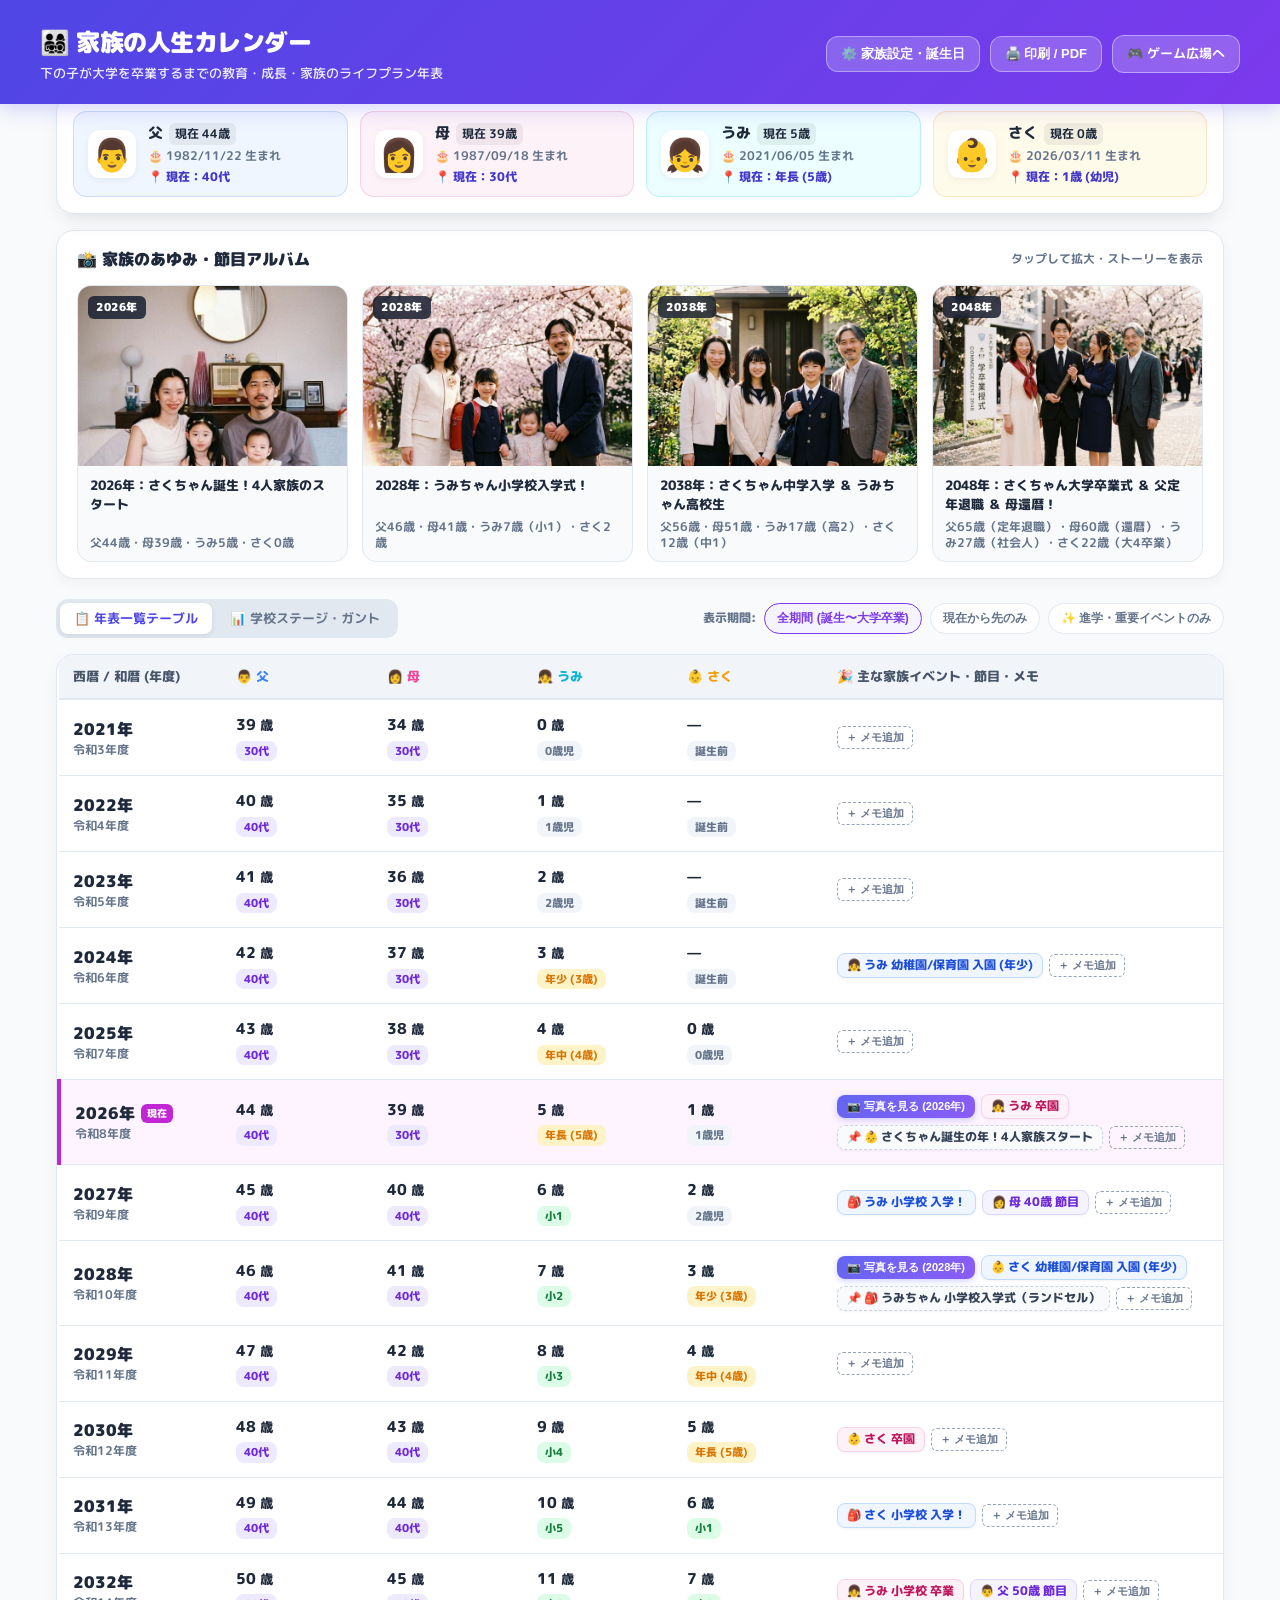
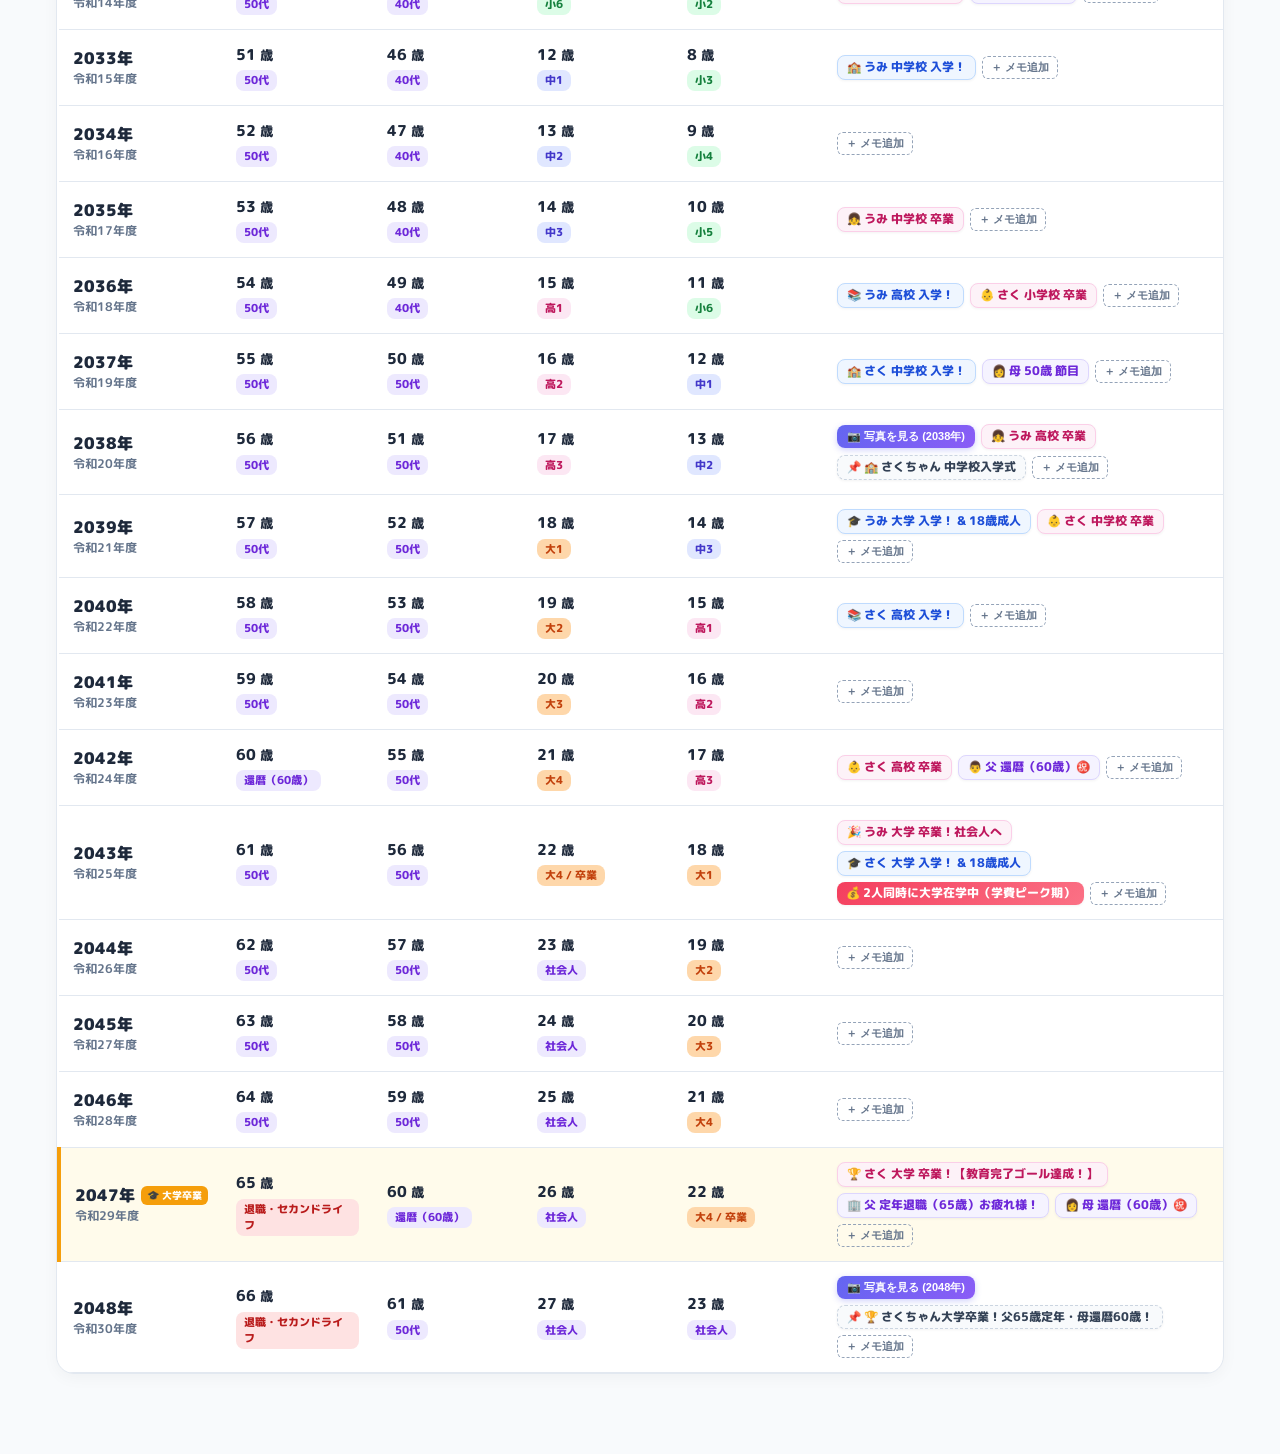
==== commit 4f90d22d: "Update mother birthdate to 1987-09-18 and integrate milestone family growth portraits" ====
--- a/life-calendar.html
+++ b/life-calendar.html
@@ -111,7 +111,7 @@
     /* 家族プロフィールバー */
     .family-bar-container {
       max-width: 1200px;
-      margin: -10px auto 20px;
+      margin: -10px auto 16px;
       padding: 0 16px;
       position: relative;
       z-index: 40;
@@ -178,6 +178,116 @@
       color: var(--text-sub);
       font-weight: 600;
       margin-top: 2px;
+    }
+
+    /* 📸 節目アルバムカルーセルセクション */
+    .album-section {
+      max-width: 1200px;
+      margin: 0 auto 20px;
+      padding: 0 16px;
+    }
+
+    .album-card-wrap {
+      background: #ffffff;
+      border-radius: 18px;
+      padding: 16px 20px;
+      border: 1px solid var(--border-color);
+      box-shadow: 0 4px 14px rgba(0, 0, 0, 0.04);
+    }
+
+    .album-header {
+      display: flex;
+      justify-content: space-between;
+      align-items: center;
+      margin-bottom: 14px;
+    }
+
+    .album-header h2 {
+      font-size: 16px;
+      font-weight: 900;
+      color: #1e293b;
+      display: flex;
+      align-items: center;
+      gap: 8px;
+    }
+
+    .album-grid {
+      display: grid;
+      grid-template-columns: repeat(auto-fit, minmax(240px, 1fr));
+      gap: 14px;
+    }
+
+    .photo-card {
+      background: #f8fafc;
+      border: 1.5px solid var(--border-color);
+      border-radius: 14px;
+      overflow: hidden;
+      cursor: pointer;
+      transition: all 0.25s cubic-bezier(0.175, 0.885, 0.32, 1.275);
+      display: flex;
+      flex-direction: column;
+    }
+
+    .photo-card:hover {
+      transform: translateY(-4px);
+      box-shadow: 0 12px 24px rgba(0, 0, 0, 0.09);
+      border-color: #6366f1;
+    }
+
+    .photo-thumb-container {
+      width: 100%;
+      height: 180px;
+      overflow: hidden;
+      position: relative;
+      background: #e2e8f0;
+    }
+
+    .photo-thumb-img {
+      width: 100%;
+      height: 100%;
+      object-fit: cover;
+      object-position: center 25%;
+      transition: transform 0.4s ease;
+    }
+
+    .photo-card:hover .photo-thumb-img {
+      transform: scale(1.05);
+    }
+
+    .photo-year-badge {
+      position: absolute;
+      top: 10px;
+      left: 10px;
+      background: rgba(15, 23, 42, 0.8);
+      backdrop-filter: blur(4px);
+      color: #ffffff;
+      font-size: 11px;
+      font-weight: 900;
+      padding: 3px 8px;
+      border-radius: 6px;
+      letter-spacing: 0.5px;
+    }
+
+    .photo-info {
+      padding: 10px 12px;
+      flex: 1;
+      display: flex;
+      flex-direction: column;
+      justify-content: space-between;
+    }
+
+    .photo-title {
+      font-size: 13px;
+      font-weight: 800;
+      color: #1e293b;
+      margin-bottom: 4px;
+    }
+
+    .photo-desc {
+      font-size: 11.5px;
+      color: #64748b;
+      font-weight: 600;
+      line-height: 1.4;
     }
 
     /* コントロール・フィルターバー */
@@ -466,6 +576,28 @@
       border: 1px solid #ddd6fe;
     }
 
+    /* 写真付きイベントバッジ */
+    .btn-photo-link {
+      background: linear-gradient(135deg, #6366f1, #8b5cf6);
+      color: #ffffff;
+      border: none;
+      padding: 4px 10px;
+      border-radius: 8px;
+      font-size: 11px;
+      font-weight: 800;
+      cursor: pointer;
+      display: inline-flex;
+      align-items: center;
+      gap: 4px;
+      box-shadow: 0 2px 6px rgba(99, 102, 241, 0.3);
+      transition: all 0.2s ease;
+    }
+
+    .btn-photo-link:hover {
+      transform: translateY(-1px);
+      box-shadow: 0 4px 10px rgba(99, 102, 241, 0.4);
+    }
+
     .custom-memo-pill {
       background: #f8fafc;
       color: #334155;
@@ -502,8 +634,8 @@
     .modal-backdrop {
       position: fixed;
       inset: 0;
-      background: rgba(0, 0, 0, 0.5);
-      backdrop-filter: blur(4px);
+      background: rgba(0, 0, 0, 0.6);
+      backdrop-filter: blur(5px);
       z-index: 100;
       display: none;
       align-items: center;
@@ -526,6 +658,58 @@
       box-shadow: 0 20px 25px -5px rgba(0, 0, 0, 0.1), 0 10px 10px -5px rgba(0, 0, 0, 0.04);
     }
 
+    /* 写真ライトボックス専用モーダル */
+    .modal-photo-card {
+      max-width: 680px;
+      padding: 16px;
+      text-align: center;
+      background: #ffffff;
+      border-radius: 24px;
+    }
+
+    .modal-photo-img-wrap {
+      width: 100%;
+      max-height: 60vh;
+      border-radius: 16px;
+      overflow: hidden;
+      margin-bottom: 14px;
+      background: #0f172a;
+      display: flex;
+      align-items: center;
+      justify-content: center;
+    }
+
+    .modal-photo-img {
+      max-width: 100%;
+      max-height: 60vh;
+      object-fit: contain;
+    }
+
+    .modal-photo-caption {
+      text-align: left;
+      padding: 0 8px;
+    }
+
+    .modal-photo-year {
+      font-size: 13px;
+      font-weight: 900;
+      color: #6366f1;
+      margin-bottom: 2px;
+    }
+
+    .modal-photo-title {
+      font-size: 18px;
+      font-weight: 900;
+      color: #1e293b;
+      margin-bottom: 8px;
+    }
+
+    .modal-photo-story {
+      font-size: 13px;
+      color: #475569;
+      line-height: 1.6;
+    }
+
     .modal-title {
       font-size: 18px;
       font-weight: 900;
@@ -546,6 +730,11 @@
       display: flex;
       align-items: center;
       justify-content: center;
+      transition: background 0.2s;
+    }
+
+    .modal-close-btn:hover {
+      background: #e2e8f0;
     }
 
     .form-group {
@@ -606,7 +795,7 @@
 
     /* 印刷スタイル */
     @media print {
-      header, .family-bar-container, .controls-wrapper, .btn-add-memo {
+      header, .family-bar-container, .controls-wrapper, .btn-add-memo, .album-section, .btn-photo-link {
         display: none !important;
       }
       body {
@@ -658,6 +847,19 @@
     </div>
   </div>
 
+  <!-- 📸 節目アルバムカルーセルセクション -->
+  <section class="album-section">
+    <div class="album-card-wrap">
+      <div class="album-header">
+        <h2>📸 家族のあゆみ・節目アルバム</h2>
+        <span style="font-size: 12px; color: var(--text-sub); font-weight: 700;">タップして拡大・ストーリーを表示</span>
+      </div>
+      <div class="album-grid" id="album-grid-container">
+        <!-- JSで動的レンダリング -->
+      </div>
+    </div>
+  </section>
+
   <!-- コントロールバー（表示切り替え・絞り込み） -->
   <div class="controls-wrapper">
     <div class="view-mode-tabs">
@@ -710,6 +912,23 @@
 
   </main>
 
+  <!-- 📸 写真拡大ライトボックスモーダル -->
+  <div class="modal-backdrop" id="photo-modal" onclick="closePhotoModal(event)">
+    <div class="modal-card modal-photo-card" onclick="event.stopPropagation()">
+      <div class="modal-title" style="margin-bottom: 8px;">
+        <span id="photo-modal-badge" style="font-size: 13px; color: #6366f1;"></span>
+        <button class="modal-close-btn" onclick="closePhotoModal()">✖</button>
+      </div>
+      <div class="modal-photo-img-wrap">
+        <img id="photo-modal-img" src="" alt="家族写真" class="modal-photo-img">
+      </div>
+      <div class="modal-photo-caption">
+        <h3 id="photo-modal-title" class="modal-photo-title"></h3>
+        <p id="photo-modal-story" class="modal-photo-story"></p>
+      </div>
+    </div>
+  </div>
+
   <!-- 設定・誕生日編集モーダル -->
   <div class="modal-backdrop" id="settings-modal">
     <div class="modal-card">
@@ -741,7 +960,6 @@
         <div class="form-group">
           <label>👶 さくちゃんの生年月日</label>
           <input type="date" class="form-control" id="input-saku-birth" required>
-          <span style="font-size: 11px; color: #64748b;">※ 2026年3月11日（または入力ミス等の場合もいつでも変更可能です）</span>
         </div>
 
         <div class="form-group">
@@ -789,12 +1007,47 @@
     // ==========================================
     const DEFAULT_FAMILY = {
       father: { name: '父', birth: '1982-11-22', emoji: '👨' },
-      mother: { name: '母', birth: '1987-09-15', emoji: '👩' },
+      mother: { name: '母', birth: '1987-09-18', emoji: '👩' }, // 母 1987/9/18
       umi:    { name: 'うみ', birth: '2021-06-05', emoji: '👧' },
-      // ユーザー入力 "20263/11" を 2026-03-11 と解釈（早生まれ）
       saku:   { name: 'さく', birth: '2026-03-11', emoji: '👶' },
       retireAge: 65
     };
+
+    // 節目の家族写真ギャラリーデータ
+    const MILESTONE_PHOTOS = [
+      {
+        id: 'photo_2026',
+        year: 2026,
+        title: '2026年：さくちゃん誕生！4人家族のスタート',
+        src: 'assets/family/family_current_2026.png',
+        desc: '父44歳・母39歳・うみ5歳・さく0歳',
+        story: 'さくちゃんが生まれ、4人家族の新しい毎日が始まった記念のリビング写真。うみちゃんもお姉ちゃんとして寄り添い、温かな笑顔に包まれています。'
+      },
+      {
+        id: 'photo_2028',
+        year: 2028,
+        title: '2028年：うみちゃん小学校入学式！',
+        src: 'assets/family/milestone_2028_elementary.jpg',
+        desc: '父46歳・母41歳・うみ7歳（小1）・さく2歳',
+        story: '春の桜並木の下、ピカピカの赤いランドセルを背負ったうみちゃんの入学式。2歳になったさくちゃんがちょこんと手をつなぎ、見守る両親の晴れやかな笑顔です。'
+      },
+      {
+        id: 'photo_2038',
+        year: 2038,
+        title: '2038年：さくちゃん中学入学 ＆ うみちゃん高校生',
+        src: 'assets/family/milestone_2038_juniorhigh.jpg',
+        desc: '父56歳・母51歳・うみ17歳（高2）・さく12歳（中1）',
+        story: '制服のブレザーを着たさくちゃんの中学校入学。高校生になりすっかり大人びたお姉ちゃんのうみちゃんと、ロマンスグレーの髪になったお父さん、優しく微笑むお母さん。'
+      },
+      {
+        id: 'photo_2048',
+        year: 2048,
+        title: '2048年：さくちゃん大学卒業式 ＆ 父定年退職 ＆ 母還暦！',
+        src: 'assets/family/milestone_2048_graduation.jpg',
+        desc: '父65歳（定年退職）・母60歳（還暦）・うみ27歳（社会人）・さく22歳（大4卒業）',
+        story: 'さくちゃんが大学を卒業し、家族の教育目標を見事に達成した感動の日！お父さんの65歳定年退職と、お母さんの赤いスカーフをまとった還暦（60歳）の節目が重なる、家族最高のお祝い記念写真です。'
+      }
+    ];
 
     let familyData = loadFamilyData();
     let currentView = 'table';
@@ -803,7 +1056,7 @@
 
     function loadFamilyData() {
       try {
-        const saved = localStorage.getItem('family_calendar_config_v1');
+        const saved = localStorage.getItem('family_calendar_config_v2');
         if (saved) return JSON.parse(saved);
       } catch (e) {
         console.error(e);
@@ -813,42 +1066,40 @@
 
     function saveFamilyConfig(data) {
       familyData = data;
-      localStorage.setItem('family_calendar_config_v1', JSON.stringify(data));
+      localStorage.setItem('family_calendar_config_v2', JSON.stringify(data));
     }
 
     function loadCustomMemos() {
       try {
-        const saved = localStorage.getItem('family_calendar_memos_v1');
+        const saved = localStorage.getItem('family_calendar_memos_v2');
         if (saved) return JSON.parse(saved);
       } catch (e) {}
       return {
-        // デフォルトの楽しい予定サンプル
-        2026: ['👶 さくちゃん誕生の年！'],
-        2027: ['👧 うみちゃん 保育園/幼稚園 年長']
+        2026: ['👶 さくちゃん誕生の年！4人家族スタート'],
+        2028: ['🎒 うみちゃん 小学校入学式（ランドセル）'],
+        2038: ['🏫 さくちゃん 中学校入学式'],
+        2048: ['🏆 さくちゃん大学卒業！父65歳定年・母還暦60歳！']
       };
     }
 
     function saveCustomMemos() {
-      localStorage.setItem('family_calendar_memos_v1', JSON.stringify(customMemos));
+      localStorage.setItem('family_calendar_memos_v2', JSON.stringify(customMemos));
     }
 
     // ==========================================
     // 日付・年齢・日本の学年計算ロジック
     // ==========================================
-    // 日本の学校年度：4月2日〜翌年4月1日生まれが同一学年
     function getSchoolYear(birthDateStr) {
       const d = new Date(birthDateStr);
       const y = d.getFullYear();
       const m = d.getMonth() + 1;
       const day = d.getDate();
-      // 4月1日以前なら前年度扱い（早生まれ）
       if (m < 4 || (m === 4 && day === 1)) {
         return y - 1;
       }
       return y;
     }
 
-    // 和暦変換（令和・平成・昭和）
     function getWareki(year) {
       if (year >= 2019) {
         const r = year - 2018;
@@ -863,25 +1114,18 @@
       return '';
     }
 
-    // 指定された年度（4月〜翌年3月）における満年齢と学年・ステージ
     function getMemberStatusAtFiscalYear(birthDateStr, fiscalYear, isChild = false) {
       const birth = new Date(birthDateStr);
       const birthYear = birth.getFullYear();
-      const birthMonth = birth.getMonth() + 1;
-      const birthDay = birth.getDate();
-
-      // その年度の4月1日時点での年齢（学齢）
+
       const schoolBirthYear = getSchoolYear(birthDateStr);
       const gradeAge = fiscalYear - schoolBirthYear;
-
-      // その年度中に迎える満年齢
       const ageThisYear = fiscalYear - birthYear;
 
       if (!isChild) {
-        // 親の場合
         let stage = '';
         if (ageThisYear >= 70) stage = '古希（70歳）';
-        else if (ageThisYear >= 65) stage = 'シニア期';
+        else if (ageThisYear >= 65) stage = 'シニア期（定年）';
         else if (ageThisYear === 60) stage = '還暦（60歳）';
         else if (ageThisYear >= 50) stage = '50代';
         else if (ageThisYear >= 40) stage = '40代';
@@ -889,7 +1133,6 @@
         return { age: ageThisYear, gradeAge, stage, label: `${ageThisYear}歳` };
       }
 
-      // 子どもの場合
       if (gradeAge < 0) {
         return { age: -1, gradeAge: -1, stage: '誕生前', label: '—', stageClass: 'stage-baby' };
       } else if (gradeAge === 0) {
@@ -928,6 +1171,7 @@
     // ==========================================
     function renderApp() {
       renderFamilyBar();
+      renderAlbumGrid();
       renderTimelineTable();
       renderGanttChart();
     }
@@ -964,24 +1208,40 @@
       }).join('');
     }
 
+    // アルバムグリッド
+    function renderAlbumGrid() {
+      const container = document.getElementById('album-grid-container');
+      if (!container) return;
+
+      container.innerHTML = MILESTONE_PHOTOS.map(p => `
+        <div class="photo-card" onclick="openPhotoModal('${p.id}')">
+          <div class="photo-thumb-container">
+            <img src="${p.src}" alt="${p.title}" class="photo-thumb-img" loading="lazy">
+            <span class="photo-year-badge">${p.year}年</span>
+          </div>
+          <div class="photo-info">
+            <div class="photo-title">${p.title}</div>
+            <div class="photo-desc">${p.desc}</div>
+          </div>
+        </div>
+      `).join('');
+    }
+
     // タイムライン年表
     function renderTimelineTable() {
       const tbody = document.getElementById('timeline-tbody');
       const nowYear = new Date().getFullYear();
 
-      // 開始年：うみちゃん誕生年 (2021) または長子の誕生年
       const umiBirthYear = new Date(familyData.umi.birth).getFullYear();
       const sakuSchoolYear = getSchoolYear(familyData.saku.birth);
-      // 下の子（さくちゃん）が大学卒業する年度：sakuSchoolYear + 22年度
-      const sakuGradYear = sakuSchoolYear + 22; // 大学4年生の年度（翌年3月卒業）
+      const sakuGradYear = sakuSchoolYear + 22;
 
       const startYear = Math.min(umiBirthYear, 2021);
-      const endYear = sakuGradYear + 1; // 卒業の翌年社会人1年目まで表示
+      const endYear = sakuGradYear + 1;
 
       let rowsHtml = '';
 
       for (let y = startYear; y <= endYear; y++) {
-        // フィルタリング判定
         if (currentFilter === 'future' && y < nowYear) continue;
 
         const fStatus = getMemberStatusAtFiscalYear(familyData.father.birth, y, false);
@@ -989,11 +1249,12 @@
         const uStatus = getMemberStatusAtFiscalYear(familyData.umi.birth, y, true);
         const sStatus = getMemberStatusAtFiscalYear(familyData.saku.birth, y, true);
 
+        const events = [];
+
+        // 写真の有無チェック
+        const photo = MILESTONE_PHOTOS.find(p => p.year === y);
+
         // イベント抽出
-        const events = [];
-
-        // お子さまの進学・卒業・七五三イベント
-        // うみちゃん
         if (uStatus.gradeAge === 3) events.push({ text: '👧 うみ 幼稚園/保育園 入園 (年少)', type: 'enter' });
         if (uStatus.gradeAge === 5) events.push({ text: '👧 うみ 卒園', type: 'grad' });
         if (uStatus.gradeAge === 6) events.push({ text: '🎒 うみ 小学校 入学！', type: 'enter' });
@@ -1005,7 +1266,6 @@
         if (uStatus.gradeAge === 18) events.push({ text: '🎓 うみ 大学 入学！ & 18歳成人', type: 'enter' });
         if (uStatus.gradeAge === 22) events.push({ text: '🎉 うみ 大学 卒業！社会人へ', type: 'grad' });
 
-        // さくちゃん
         if (sStatus.gradeAge === 0 && y === new Date(familyData.saku.birth).getFullYear()) {
           events.push({ text: '👶 さくちゃん 誕生！✨', type: 'life' });
         }
@@ -1020,7 +1280,6 @@
         if (sStatus.gradeAge === 18) events.push({ text: '🎓 さく 大学 入学！ & 18歳成人', type: 'enter' });
         if (sStatus.gradeAge === 22) events.push({ text: '🏆 さく 大学 卒業！【教育完了ゴール達成！】', type: 'grad', isGoal: true });
 
-        // 親のイベント
         if (fStatus.age === 50) events.push({ text: '👨 父 50歳 節目', type: 'parent' });
         if (fStatus.age === 60) events.push({ text: '👨 父 還暦（60歳）㊗️', type: 'parent' });
         if (fStatus.age === familyData.retireAge) events.push({ text: `🏢 父 定年退職（${familyData.retireAge}歳）お疲れ様！`, type: 'parent' });
@@ -1030,24 +1289,20 @@
         if (mStatus.age === 50) events.push({ text: '👩 母 50歳 節目', type: 'parent' });
         if (mStatus.age === 60) events.push({ text: '👩 母 還暦（60歳）㊗️', type: 'parent' });
 
-        // W入学・W卒業などのダブル重なりチェック
         const enterCount = [uStatus, sStatus].filter(s => [6, 12, 15, 18].includes(s.gradeAge)).length;
         if (enterCount >= 2) {
           events.unshift({ text: '⚡ W入学！(うみ＆さく 同時進学)', type: 'double' });
         }
 
-        // 大学生重なり（学費ピーク）
         const isUmiInUniv = uStatus.gradeAge >= 18 && uStatus.gradeAge <= 22;
         const isSakuInUniv = sStatus.gradeAge >= 18 && sStatus.gradeAge <= 22;
         if (isUmiInUniv && isSakuInUniv) {
           events.push({ text: '💰 2人同時に大学在学中（学費ピーク期）', type: 'double' });
         }
 
-        // カスタムメモ追加
         const memos = customMemos[y] || [];
 
-        // マイルストーンフィルター
-        if (currentFilter === 'milestone' && events.length === 0 && memos.length === 0) {
+        if (currentFilter === 'milestone' && events.length === 0 && memos.length === 0 && !photo) {
           continue;
         }
 
@@ -1060,7 +1315,6 @@
 
         rowsHtml += `
           <tr class="${rowClass}">
-            <!-- 年 / 和暦 -->
             <td class="col-year">
               <div class="year-main">
                 ${y}年
@@ -1070,7 +1324,6 @@
               <div class="year-gengou">${getWareki(y)}度</div>
             </td>
 
-            <!-- 父 -->
             <td class="col-member">
               <div class="member-cell">
                 <div class="member-age-pill">
@@ -1082,7 +1335,6 @@
               </div>
             </td>
 
-            <!-- 母 -->
             <td class="col-member">
               <div class="member-cell">
                 <div class="member-age-pill">
@@ -1092,7 +1344,6 @@
               </div>
             </td>
 
-            <!-- うみ -->
             <td class="col-member">
               <div class="member-cell">
                 <div class="member-age-pill">
@@ -1102,7 +1353,6 @@
               </div>
             </td>
 
-            <!-- さく -->
             <td class="col-member">
               <div class="member-cell">
                 <div class="member-age-pill">
@@ -1112,9 +1362,14 @@
               </div>
             </td>
 
-            <!-- イベント・メモ -->
             <td class="col-events">
               <div class="event-badges-wrap">
+                ${photo ? `
+                  <button class="btn-photo-link" onclick="openPhotoModal('${photo.id}')">
+                    📷 写真を見る (${photo.year}年)
+                  </button>
+                ` : ''}
+
                 ${events.map(ev => {
                   let cls = 'milestone-life';
                   if (ev.type === 'enter') cls = 'milestone-enter';
@@ -1140,7 +1395,7 @@
       tbody.innerHTML = rowsHtml;
     }
 
-    // ガントチャート・学校ステージ推移ビュー
+    // ガントチャート推移ビュー
     function renderGanttChart() {
       const container = document.getElementById('gantt-chart-container');
       const nowYear = new Date().getFullYear();
@@ -1155,7 +1410,6 @@
 
       let html = `
         <div style="display: grid; grid-template-columns: 100px repeat(${years.length}, minmax(42px, 1fr)); gap: 2px; align-items: center; font-size: 11px; text-align: center;">
-          <!-- 年ヘッダー -->
           <div style="font-weight: 800; text-align: left; padding: 4px;">西暦</div>
           ${years.map(y => `
             <div style="font-weight: 800; background: ${y === nowYear ? '#c026d3' : '#f1f5f9'}; color: ${y === nowYear ? '#fff' : '#475569'}; border-radius: 4px; padding: 4px 2px;">
@@ -1163,7 +1417,6 @@
             </div>
           `).join('')}
 
-          <!-- うみちゃん行 -->
           <div style="font-weight: 800; text-align: left; padding: 6px 4px; color: var(--color-umi);">👧 うみ</div>
           ${years.map(y => {
             const st = getMemberStatusAtFiscalYear(familyData.umi.birth, y, true);
@@ -1182,7 +1435,6 @@
             `;
           }).join('')}
 
-          <!-- さくちゃん行 -->
           <div style="font-weight: 800; text-align: left; padding: 6px 4px; color: var(--color-saku);">👶 さく</div>
           ${years.map(y => {
             const st = getMemberStatusAtFiscalYear(familyData.saku.birth, y, true);
@@ -1201,7 +1453,6 @@
             `;
           }).join('')}
 
-          <!-- 父の年齢行 -->
           <div style="font-weight: 800; text-align: left; padding: 6px 4px; color: var(--color-father);">👨 父 年齢</div>
           ${years.map(y => {
             const st = getMemberStatusAtFiscalYear(familyData.father.birth, y, false);
@@ -1219,7 +1470,7 @@
     }
 
     // ==========================================
-    // UIインタラクション（タブ・フィルター）
+    // UIインタラクション（タブ・フィルター・写真）
     // ==========================================
     function switchView(view) {
       currentView = view;
@@ -1236,6 +1487,22 @@
       document.getElementById('filter-future').classList.toggle('active', filter === 'future');
       document.getElementById('filter-milestone').classList.toggle('active', filter === 'milestone');
       renderTimelineTable();
+    }
+
+    // 写真モーダル
+    function openPhotoModal(photoId) {
+      const photo = MILESTONE_PHOTOS.find(p => p.id === photoId);
+      if (!photo) return;
+
+      document.getElementById('photo-modal-badge').textContent = `📅 ${photo.year}年 (${photo.desc})`;
+      document.getElementById('photo-modal-img').src = photo.src;
+      document.getElementById('photo-modal-title').textContent = photo.title;
+      document.getElementById('photo-modal-story').textContent = photo.story;
+      document.getElementById('photo-modal').classList.add('show');
+    }
+
+    function closePhotoModal(e) {
+      document.getElementById('photo-modal').classList.remove('show');
     }
 
     // 設定モーダル
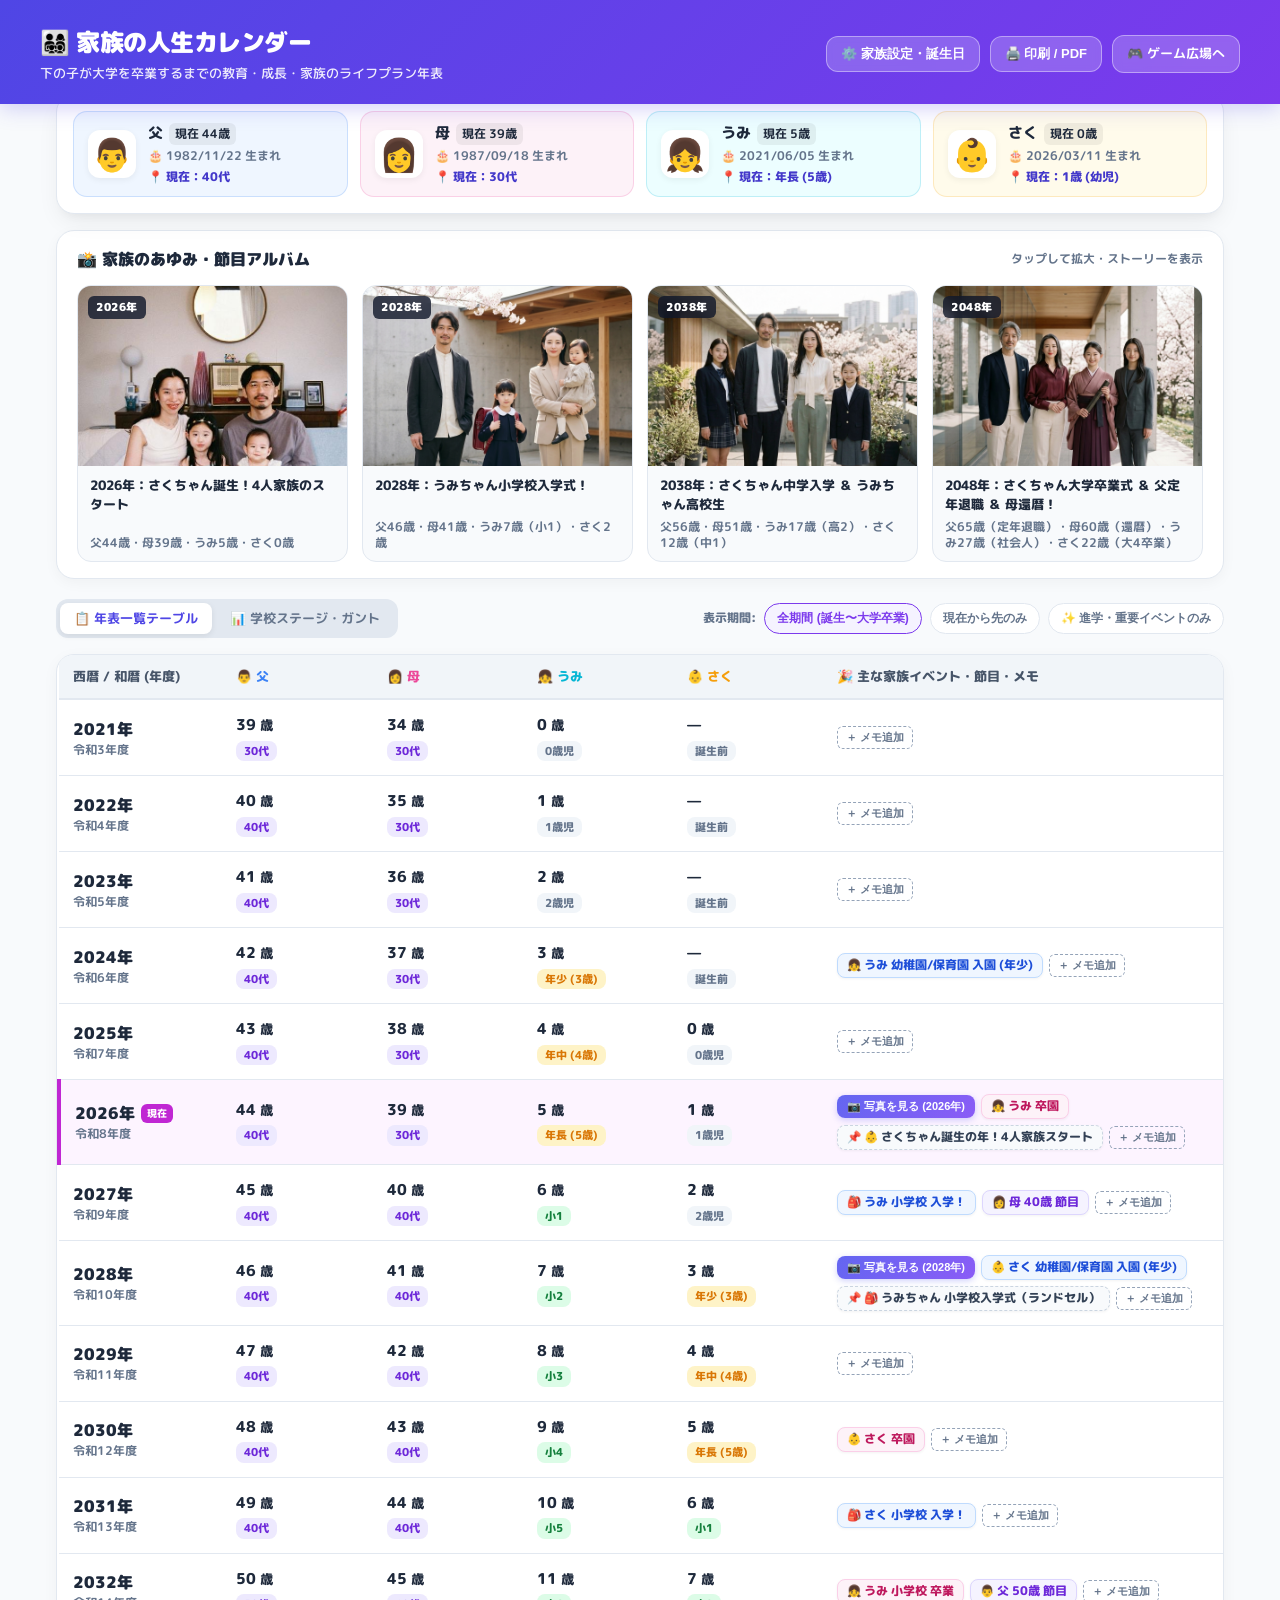
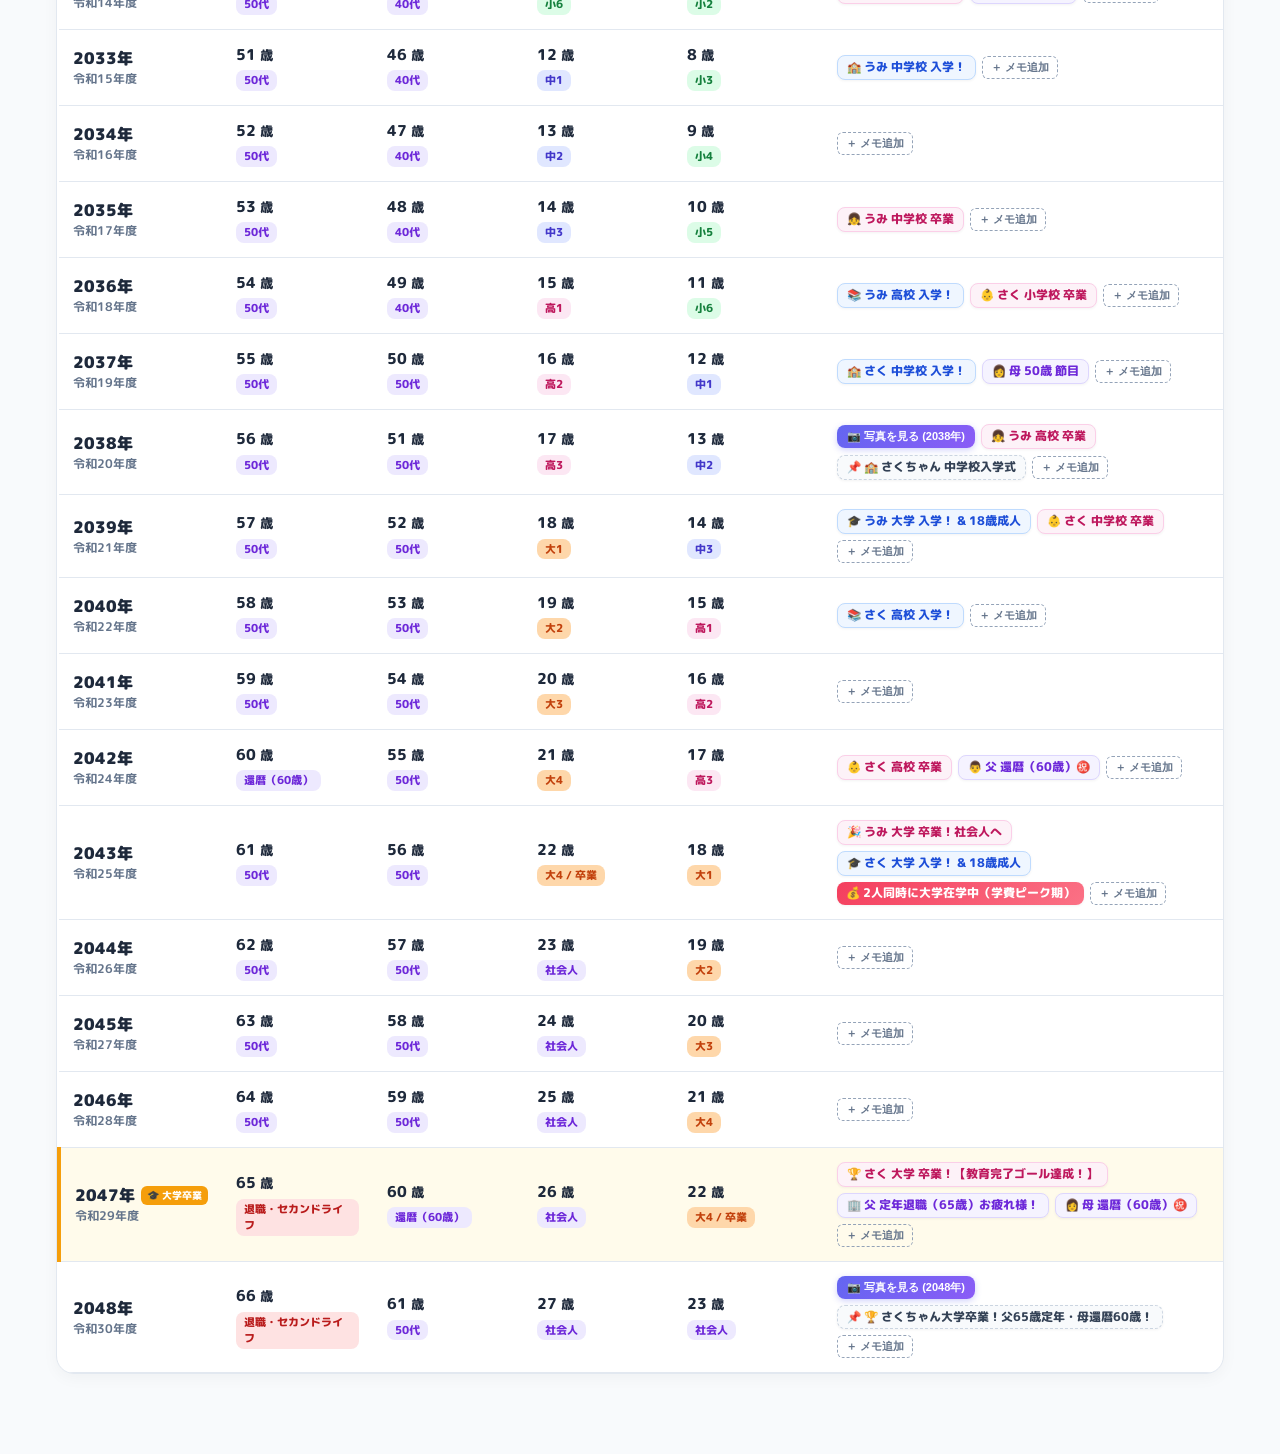
==== commit 5f967c62: "Deploy masterpiece milestone family photos to life calendar app" ====
--- a/life-calendar.html
+++ b/life-calendar.html
@@ -1,4 +1,4 @@
-<!DOCTYPE html>
+﻿<!DOCTYPE html>
 <html lang="ja">
 <head>
   <meta charset="UTF-8">
@@ -1027,25 +1027,25 @@
         id: 'photo_2028',
         year: 2028,
         title: '2028年：うみちゃん小学校入学式！',
-        src: 'assets/family/milestone_2028_elementary.jpg',
+        src: 'assets/family/milestone_2028_masterpiece.jpg',
         desc: '父46歳・母41歳・うみ7歳（小1）・さく2歳',
-        story: '春の桜並木の下、ピカピカの赤いランドセルを背負ったうみちゃんの入学式。2歳になったさくちゃんがちょこんと手をつなぎ、見守る両親の晴れやかな笑顔です。'
+        story: 'コンクリートと天然木のモダンなテラスに春光が差す入学式の日。白い丸襟ワンピースに深紅のランドセルを背負ったうみちゃん（7歳）、お母様に抱かれたリネンワンピのさくちゃん（2歳）、ノー眼鏡でダンディな父と、凛としたベージュスーツの母。'
       },
       {
         id: 'photo_2038',
         year: 2038,
         title: '2038年：さくちゃん中学入学 ＆ うみちゃん高校生',
-        src: 'assets/family/milestone_2038_juniorhigh.jpg',
+        src: 'assets/family/milestone_2038_masterpiece.jpg',
         desc: '父56歳・母51歳・うみ17歳（高2）・さく12歳（中1）',
-        story: '制服のブレザーを着たさくちゃんの中学校入学。高校生になりすっかり大人びたお姉ちゃんのうみちゃんと、ロマンスグレーの髪になったお父さん、優しく微笑むお母さん。'
+        story: '柔らかな陽光が注ぐルーフトップテラスにて。モデルのような小顔と涼やかな目元を誇る高校生うみちゃん（17歳）と、清楚な新制服姿の次女さくちゃん（12歳）。ロマンスグレーを帯びた父と、シルクボウタイブラウスを優雅に着こなす母。'
       },
       {
         id: 'photo_2048',
         year: 2048,
         title: '2048年：さくちゃん大学卒業式 ＆ 父定年退職 ＆ 母還暦！',
-        src: 'assets/family/milestone_2048_graduation.jpg',
+        src: 'assets/family/milestone_2048_masterpiece.jpg',
         desc: '父65歳（定年退職）・母60歳（還暦）・うみ27歳（社会人）・さく22歳（大4卒業）',
-        story: 'さくちゃんが大学を卒業し、家族の教育目標を見事に達成した感動の日！お父さんの65歳定年退職と、お母さんの赤いスカーフをまとった還暦（60歳）の節目が重なる、家族最高のお祝い記念写真です。'
+        story: 'モダン建築の回廊と満開の桜を背に。シックなデザイナーズ袴で卒業証書筒を抱く次女さくちゃん（22歳）、仕立ての良いチャコールスーツで洗練された長女うみちゃん（27歳）、深みのあるワインレッドのシルクブラウスを纏う母（60歳・還暦）、端正な銀髪ブレザー姿の父（65歳・定年退職）。'
       }
     ];
 
@@ -1581,4 +1581,5 @@
     });
   </script>
 </body>
-</html>+</html>
+
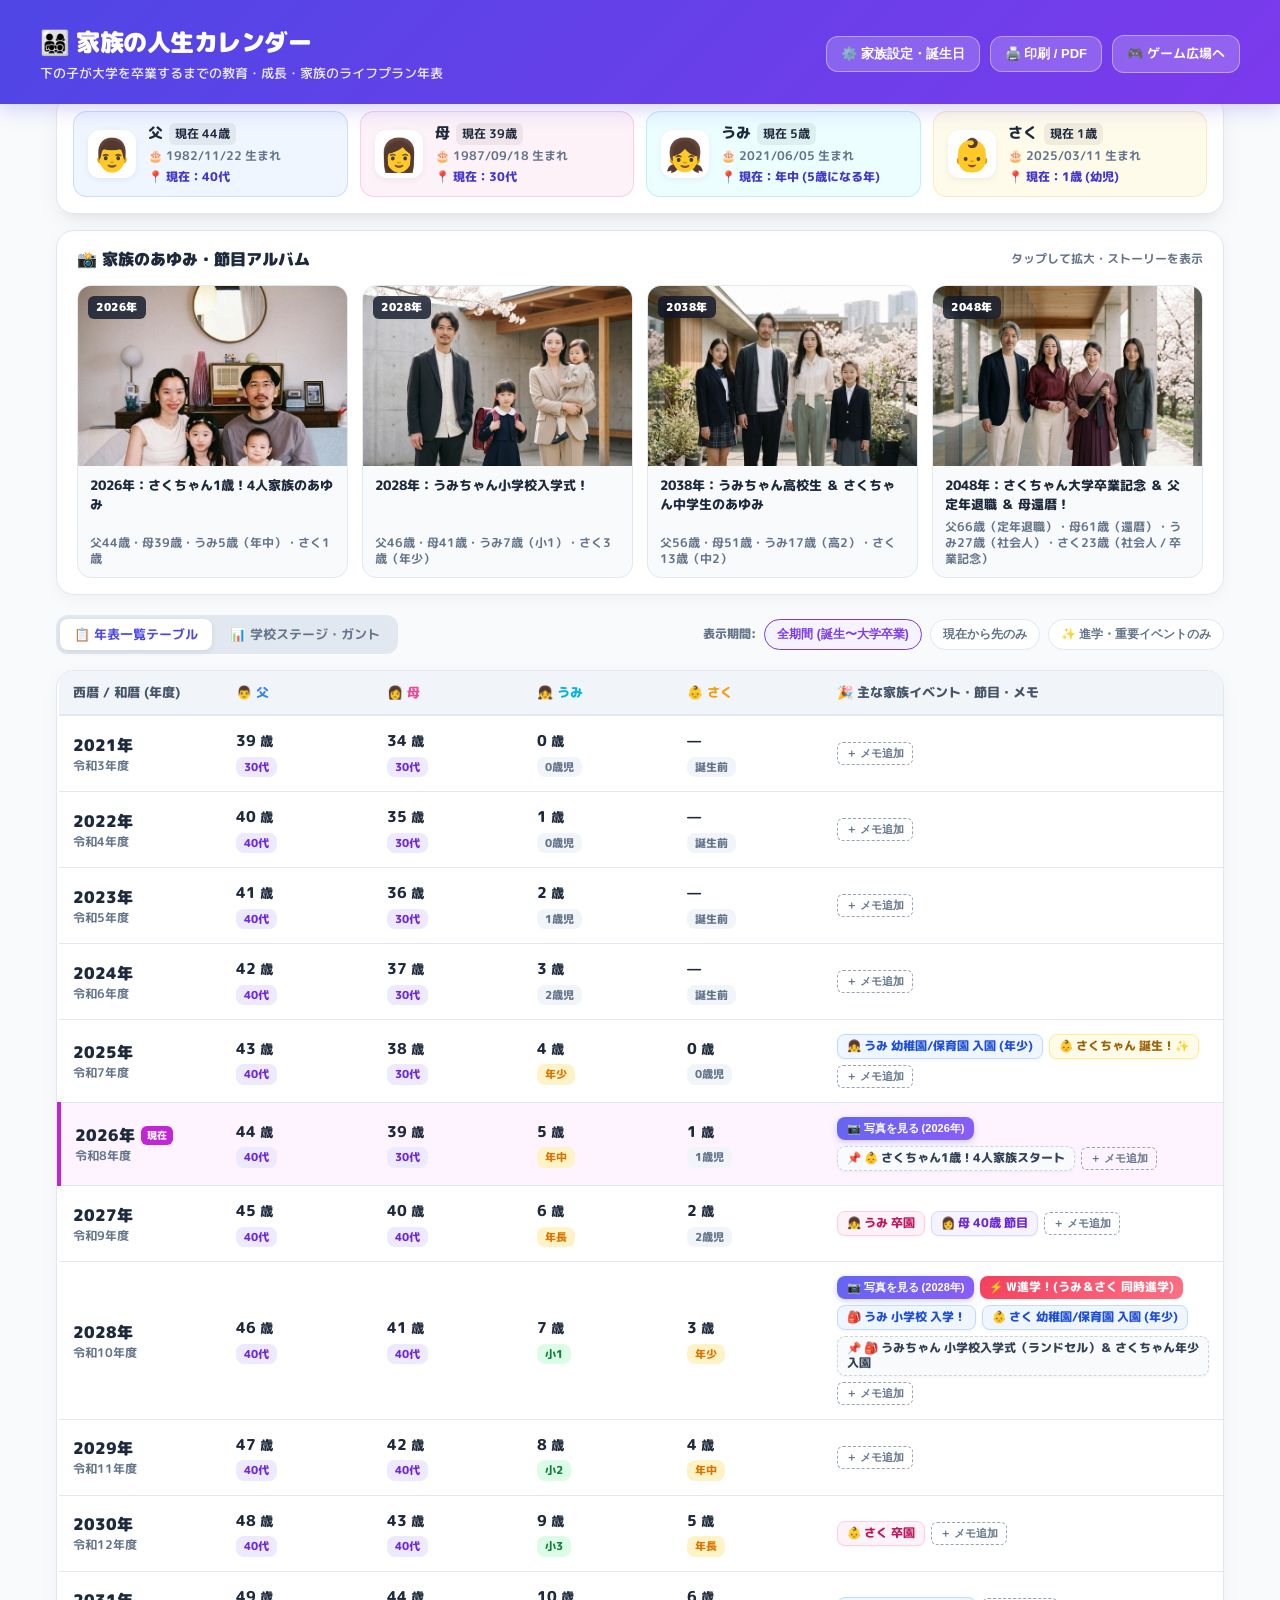
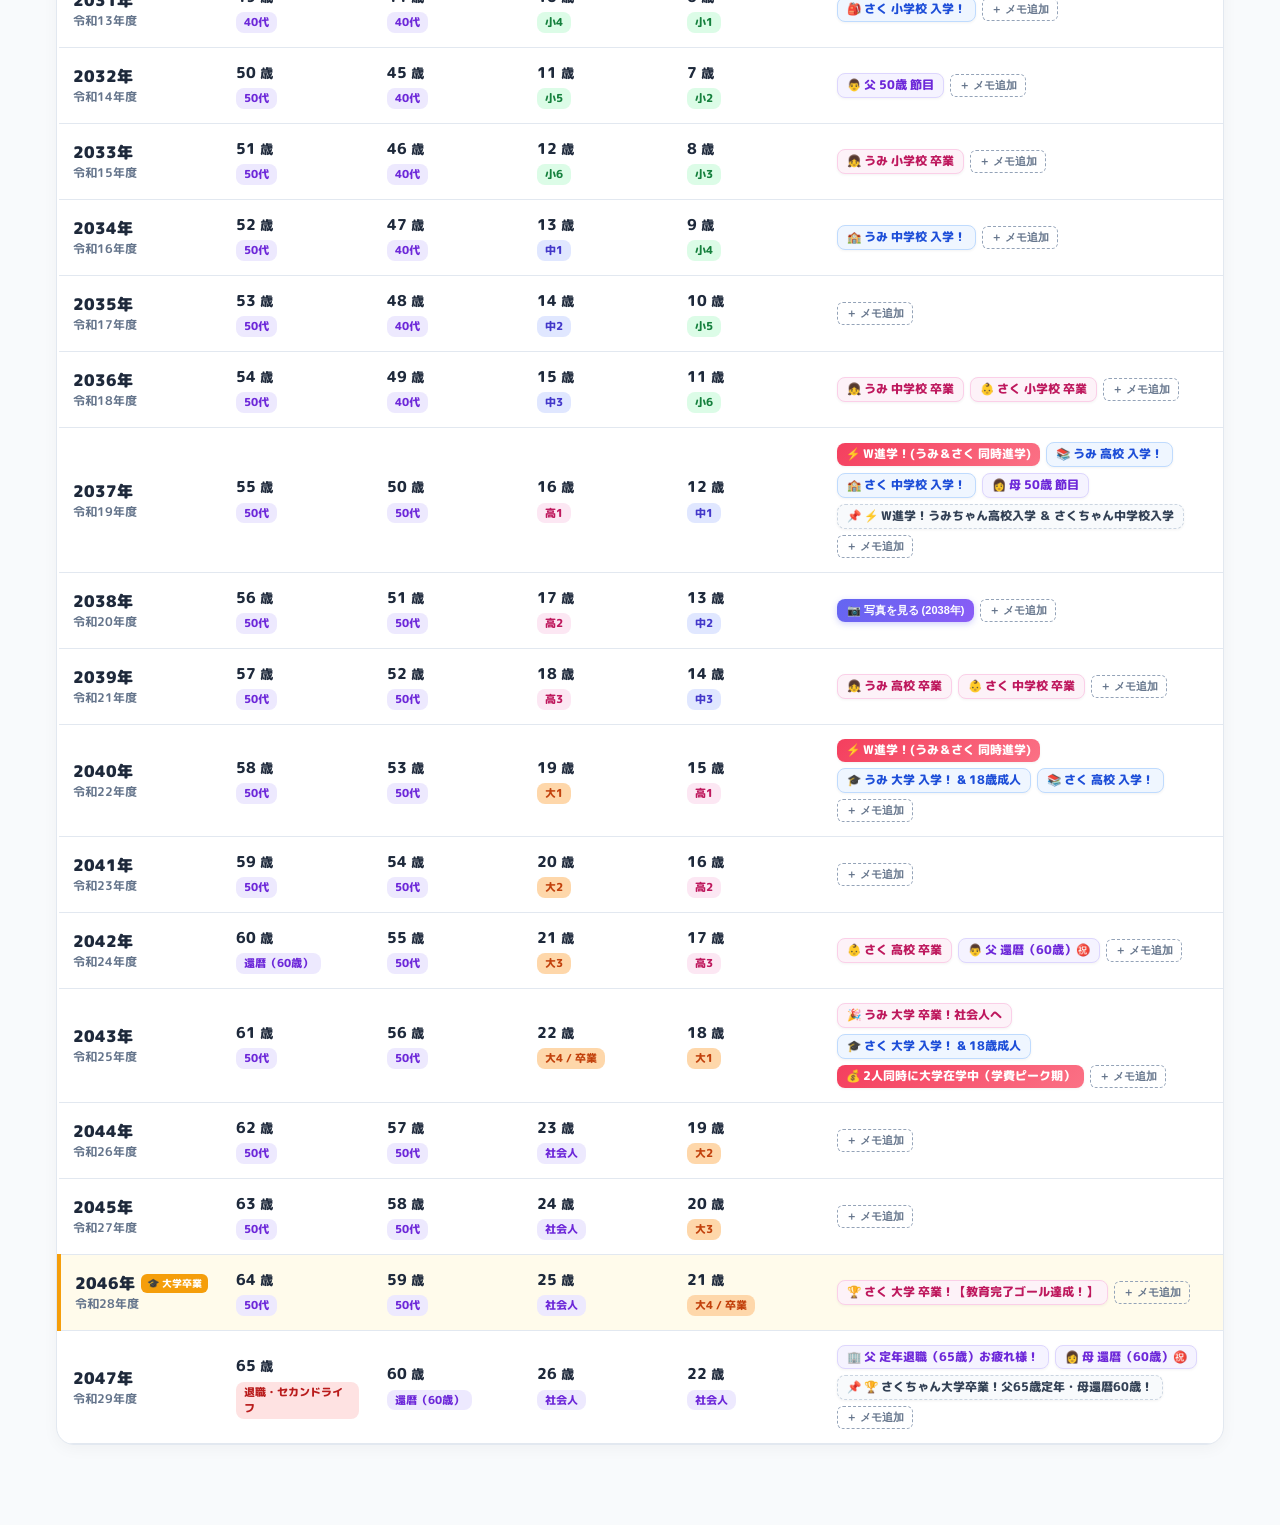
==== commit 3d2cdf8e: "Fix school stage calculation: Umi 5yo Nenchu and Saku 1yo in 2026" ====
--- a/life-calendar.html
+++ b/life-calendar.html
@@ -1,4 +1,4 @@
-﻿<!DOCTYPE html>
+<!DOCTYPE html>
 <html lang="ja">
 <head>
   <meta charset="UTF-8">
@@ -1009,7 +1009,7 @@
       father: { name: '父', birth: '1982-11-22', emoji: '👨' },
       mother: { name: '母', birth: '1987-09-18', emoji: '👩' }, // 母 1987/9/18
       umi:    { name: 'うみ', birth: '2021-06-05', emoji: '👧' },
-      saku:   { name: 'さく', birth: '2026-03-11', emoji: '👶' },
+      saku:   { name: 'さく', birth: '2025-03-11', emoji: '👶' },
       retireAge: 65
     };
 
@@ -1018,34 +1018,34 @@
       {
         id: 'photo_2026',
         year: 2026,
-        title: '2026年：さくちゃん誕生！4人家族のスタート',
+        title: '2026年：さくちゃん1歳！4人家族のあゆみ',
         src: 'assets/family/family_current_2026.png',
-        desc: '父44歳・母39歳・うみ5歳・さく0歳',
-        story: 'さくちゃんが生まれ、4人家族の新しい毎日が始まった記念のリビング写真。うみちゃんもお姉ちゃんとして寄り添い、温かな笑顔に包まれています。'
+        desc: '父44歳・母39歳・うみ5歳（年中）・さく1歳',
+        story: 'さくちゃんが1歳を迎え、家族4人の温かい日常。うみちゃんも5歳（年中）のお姉ちゃんとして妹に優しく寄り添い、家族みんなの温かな笑顔に包まれています。'
       },
       {
         id: 'photo_2028',
         year: 2028,
         title: '2028年：うみちゃん小学校入学式！',
         src: 'assets/family/milestone_2028_masterpiece.jpg',
-        desc: '父46歳・母41歳・うみ7歳（小1）・さく2歳',
-        story: 'コンクリートと天然木のモダンなテラスに春光が差す入学式の日。白い丸襟ワンピースに深紅のランドセルを背負ったうみちゃん（7歳）、お母様に抱かれたリネンワンピのさくちゃん（2歳）、ノー眼鏡でダンディな父と、凛としたベージュスーツの母。'
+        desc: '父46歳・母41歳・うみ7歳（小1）・さく3歳（年少）',
+        story: 'コンクリートと天然木のモダンなテラスに春光が差す入学式の日。白い丸襟ワンピースに深紅のランドセルを背負ったうみちゃん（7歳・小1）、お母様に抱かれたリネンワンピのさくちゃん（3歳・年少）、ノー眼鏡でダンディな父（46歳）と、凛としたベージュスーツの母（41歳）。'
       },
       {
         id: 'photo_2038',
         year: 2038,
-        title: '2038年：さくちゃん中学入学 ＆ うみちゃん高校生',
+        title: '2038年：うみちゃん高校生 ＆ さくちゃん中学生のあゆみ',
         src: 'assets/family/milestone_2038_masterpiece.jpg',
-        desc: '父56歳・母51歳・うみ17歳（高2）・さく12歳（中1）',
-        story: '柔らかな陽光が注ぐルーフトップテラスにて。モデルのような小顔と涼やかな目元を誇る高校生うみちゃん（17歳）と、清楚な新制服姿の次女さくちゃん（12歳）。ロマンスグレーを帯びた父と、シルクボウタイブラウスを優雅に着こなす母。'
+        desc: '父56歳・母51歳・うみ17歳（高2）・さく13歳（中2）',
+        story: '柔らかな陽光が注ぐルーフトップテラスにて。モデルのような小顔と涼やかな目元を誇る高校生うみちゃん（17歳・高2）と、清楚な新制服姿の次女さくちゃん（13歳・中2）。ロマンスグレーを帯びた父と、シルクボウタイブラウスを優雅に着こなす母。'
       },
       {
         id: 'photo_2048',
         year: 2048,
-        title: '2048年：さくちゃん大学卒業式 ＆ 父定年退職 ＆ 母還暦！',
+        title: '2048年：さくちゃん大学卒業記念 ＆ 父定年退職 ＆ 母還暦！',
         src: 'assets/family/milestone_2048_masterpiece.jpg',
-        desc: '父65歳（定年退職）・母60歳（還暦）・うみ27歳（社会人）・さく22歳（大4卒業）',
-        story: 'モダン建築の回廊と満開の桜を背に。シックなデザイナーズ袴で卒業証書筒を抱く次女さくちゃん（22歳）、仕立ての良いチャコールスーツで洗練された長女うみちゃん（27歳）、深みのあるワインレッドのシルクブラウスを纏う母（60歳・還暦）、端正な銀髪ブレザー姿の父（65歳・定年退職）。'
+        desc: '父66歳（定年退職）・母61歳（還暦）・うみ27歳（社会人）・さく23歳（社会人 / 卒業記念）',
+        story: 'モダン建築の回廊と満開の桜を背に。シックなデザイナーズ袴で卒業証書筒を抱く次女さくちゃん、仕立ての良いチャコールスーツで洗練された長女うみちゃん（27歳）、深みのあるワインレッドのシルクブラウスを纏う母（還暦）、端正な銀髪ブレザー姿の父（定年退職）。'
       }
     ];
 
@@ -1056,7 +1056,7 @@
 
     function loadFamilyData() {
       try {
-        const saved = localStorage.getItem('family_calendar_config_v2');
+        const saved = localStorage.getItem('family_calendar_config_v4');
         if (saved) return JSON.parse(saved);
       } catch (e) {
         console.error(e);
@@ -1066,24 +1066,24 @@
 
     function saveFamilyConfig(data) {
       familyData = data;
-      localStorage.setItem('family_calendar_config_v2', JSON.stringify(data));
+      localStorage.setItem('family_calendar_config_v4', JSON.stringify(data));
     }
 
     function loadCustomMemos() {
       try {
-        const saved = localStorage.getItem('family_calendar_memos_v2');
+        const saved = localStorage.getItem('family_calendar_memos_v3');
         if (saved) return JSON.parse(saved);
       } catch (e) {}
       return {
-        2026: ['👶 さくちゃん誕生の年！4人家族スタート'],
-        2028: ['🎒 うみちゃん 小学校入学式（ランドセル）'],
-        2038: ['🏫 さくちゃん 中学校入学式'],
-        2048: ['🏆 さくちゃん大学卒業！父65歳定年・母還暦60歳！']
+        2026: ['👶 さくちゃん1歳！4人家族スタート'],
+        2028: ['🎒 うみちゃん 小学校入学式（ランドセル）＆ さくちゃん年少入園'],
+        2037: ['⚡ W進学！うみちゃん高校入学 ＆ さくちゃん中学校入学'],
+        2047: ['🏆 さくちゃん大学卒業！父65歳定年・母還暦60歳！']
       };
     }
 
     function saveCustomMemos() {
-      localStorage.setItem('family_calendar_memos_v2', JSON.stringify(customMemos));
+      localStorage.setItem('family_calendar_memos_v3', JSON.stringify(customMemos));
     }
 
     // ==========================================
@@ -1117,53 +1117,63 @@
     function getMemberStatusAtFiscalYear(birthDateStr, fiscalYear, isChild = false) {
       const birth = new Date(birthDateStr);
       const birthYear = birth.getFullYear();
-
-      const schoolBirthYear = getSchoolYear(birthDateStr);
-      const gradeAge = fiscalYear - schoolBirthYear;
-      const ageThisYear = fiscalYear - birthYear;
+      const age = fiscalYear - birthYear;
 
       if (!isChild) {
         let stage = '';
-        if (ageThisYear >= 70) stage = '古希（70歳）';
-        else if (ageThisYear >= 65) stage = 'シニア期（定年）';
-        else if (ageThisYear === 60) stage = '還暦（60歳）';
-        else if (ageThisYear >= 50) stage = '50代';
-        else if (ageThisYear >= 40) stage = '40代';
+        if (age >= 70) stage = '古希（70歳）';
+        else if (age >= 65) stage = 'シニア期（定年）';
+        else if (age === 60) stage = '還暦（60歳）';
+        else if (age >= 50) stage = '50代';
+        else if (age >= 40) stage = '40代';
         else stage = '30代';
-        return { age: ageThisYear, gradeAge, stage, label: `${ageThisYear}歳` };
-      }
-
-      if (gradeAge < 0) {
-        return { age: -1, gradeAge: -1, stage: '誕生前', label: '—', stageClass: 'stage-baby' };
-      } else if (gradeAge === 0) {
-        return { age: 0, gradeAge: 0, stage: '0歳児', label: '0歳 (乳児)', stageClass: 'stage-baby' };
-      } else if (gradeAge === 1) {
-        return { age: 1, gradeAge: 1, stage: '1歳児', label: '1歳 (幼児)', stageClass: 'stage-baby' };
-      } else if (gradeAge === 2) {
-        return { age: 2, gradeAge: 2, stage: '2歳児', label: '2歳 (幼児)', stageClass: 'stage-baby' };
-      } else if (gradeAge === 3) {
-        return { age: 3, gradeAge: 3, stage: '年少 (3歳)', label: '年少 (3歳)', stageClass: 'stage-kinder' };
-      } else if (gradeAge === 4) {
-        return { age: 4, gradeAge: 4, stage: '年中 (4歳)', label: '年中 (4歳)', stageClass: 'stage-kinder' };
-      } else if (gradeAge === 5) {
-        return { age: 5, gradeAge: 5, stage: '年長 (5歳)', label: '年長 (5歳)', stageClass: 'stage-kinder' };
-      } else if (gradeAge >= 6 && gradeAge <= 11) {
-        const grade = gradeAge - 5;
-        return { age: gradeAge, gradeAge, stage: `小${grade}`, label: `小${grade} (${gradeAge}歳)`, stageClass: 'stage-elem' };
-      } else if (gradeAge >= 12 && gradeAge <= 14) {
-        const grade = gradeAge - 11;
-        return { age: gradeAge, gradeAge, stage: `中${grade}`, label: `中${grade} (${gradeAge}歳)`, stageClass: 'stage-junior' };
-      } else if (gradeAge >= 15 && gradeAge <= 17) {
-        const grade = gradeAge - 14;
-        return { age: gradeAge, gradeAge, stage: `高${grade}`, label: `高${grade} (${gradeAge}歳)`, stageClass: 'stage-high' };
-      } else if (gradeAge >= 18 && gradeAge <= 21) {
-        const grade = gradeAge - 17;
-        return { age: gradeAge, gradeAge, stage: `大${grade}`, label: `大${grade} (${gradeAge}歳)`, stageClass: 'stage-univ' };
-      } else if (gradeAge === 22) {
-        return { age: gradeAge, gradeAge, stage: '大4 / 卒業', label: '大4 (22歳 🎓卒業)', stageClass: 'stage-univ' };
-      } else {
-        return { age: gradeAge, gradeAge, stage: '社会人', label: `社会人 (${gradeAge}歳)`, stageClass: 'stage-adult' };
-      }
+        return { age, cohort: age, stage, label: `${age}歳` };
+      }
+
+      const schoolBirthYear = getSchoolYear(birthDateStr);
+      const cohort = fiscalYear - schoolBirthYear;
+
+      if (age < 0) {
+        return { age: -1, cohort: -1, stage: '誕生前', label: '—', stageClass: 'stage-baby' };
+      }
+      if (cohort <= 1) {
+        return { age, cohort, stage: '0歳児', label: `${age}歳 (乳児)`, stageClass: 'stage-baby' };
+      }
+      if (cohort === 2) {
+        return { age, cohort, stage: '1歳児', label: `${age}歳 (幼児)`, stageClass: 'stage-baby' };
+      }
+      if (cohort === 3) {
+        return { age, cohort, stage: '2歳児', label: `${age}歳 (幼児)`, stageClass: 'stage-baby' };
+      }
+      if (cohort === 4) {
+        return { age, cohort, stage: '年少', label: `年少 (${age}歳になる年)`, stageClass: 'stage-kinder' };
+      }
+      if (cohort === 5) {
+        return { age, cohort, stage: '年中', label: `年中 (${age}歳になる年)`, stageClass: 'stage-kinder' };
+      }
+      if (cohort === 6) {
+        return { age, cohort, stage: '年長', label: `年長 (${age}歳になる年)`, stageClass: 'stage-kinder' };
+      }
+      if (cohort >= 7 && cohort <= 12) {
+        const grade = cohort - 6;
+        return { age, cohort, stage: `小${grade}`, label: `小${grade} (${age}歳)`, stageClass: 'stage-elem' };
+      }
+      if (cohort >= 13 && cohort <= 15) {
+        const grade = cohort - 12;
+        return { age, cohort, stage: `中${grade}`, label: `中${grade} (${age}歳)`, stageClass: 'stage-junior' };
+      }
+      if (cohort >= 16 && cohort <= 18) {
+        const grade = cohort - 15;
+        return { age, cohort, stage: `高${grade}`, label: `高${grade} (${age}歳)`, stageClass: 'stage-high' };
+      }
+      if (cohort >= 19 && cohort <= 21) {
+        const grade = cohort - 18;
+        return { age, cohort, stage: `大${grade}`, label: `大${grade} (${age}歳)`, stageClass: 'stage-univ' };
+      }
+      if (cohort === 22) {
+        return { age, cohort, stage: '大4 / 卒業', label: `大4 (${age}歳 🎓卒業)`, stageClass: 'stage-univ' };
+      }
+      return { age, cohort, stage: '社会人', label: `社会人 (${age}歳)`, stageClass: 'stage-adult' };
     }
 
     // ==========================================
@@ -1255,30 +1265,30 @@
         const photo = MILESTONE_PHOTOS.find(p => p.year === y);
 
         // イベント抽出
-        if (uStatus.gradeAge === 3) events.push({ text: '👧 うみ 幼稚園/保育園 入園 (年少)', type: 'enter' });
-        if (uStatus.gradeAge === 5) events.push({ text: '👧 うみ 卒園', type: 'grad' });
-        if (uStatus.gradeAge === 6) events.push({ text: '🎒 うみ 小学校 入学！', type: 'enter' });
-        if (uStatus.gradeAge === 11) events.push({ text: '👧 うみ 小学校 卒業', type: 'grad' });
-        if (uStatus.gradeAge === 12) events.push({ text: '🏫 うみ 中学校 入学！', type: 'enter' });
-        if (uStatus.gradeAge === 14) events.push({ text: '👧 うみ 中学校 卒業', type: 'grad' });
-        if (uStatus.gradeAge === 15) events.push({ text: '📚 うみ 高校 入学！', type: 'enter' });
-        if (uStatus.gradeAge === 17) events.push({ text: '👧 うみ 高校 卒業', type: 'grad' });
-        if (uStatus.gradeAge === 18) events.push({ text: '🎓 うみ 大学 入学！ & 18歳成人', type: 'enter' });
-        if (uStatus.gradeAge === 22) events.push({ text: '🎉 うみ 大学 卒業！社会人へ', type: 'grad' });
-
-        if (sStatus.gradeAge === 0 && y === new Date(familyData.saku.birth).getFullYear()) {
+        if (uStatus.cohort === 4) events.push({ text: '👧 うみ 幼稚園/保育園 入園 (年少)', type: 'enter' });
+        if (uStatus.cohort === 6) events.push({ text: '👧 うみ 卒園', type: 'grad' });
+        if (uStatus.cohort === 7) events.push({ text: '🎒 うみ 小学校 入学！', type: 'enter' });
+        if (uStatus.cohort === 12) events.push({ text: '👧 うみ 小学校 卒業', type: 'grad' });
+        if (uStatus.cohort === 13) events.push({ text: '🏫 うみ 中学校 入学！', type: 'enter' });
+        if (uStatus.cohort === 15) events.push({ text: '👧 うみ 中学校 卒業', type: 'grad' });
+        if (uStatus.cohort === 16) events.push({ text: '📚 うみ 高校 入学！', type: 'enter' });
+        if (uStatus.cohort === 18) events.push({ text: '👧 うみ 高校 卒業', type: 'grad' });
+        if (uStatus.cohort === 19) events.push({ text: '🎓 うみ 大学 入学！ & 18歳成人', type: 'enter' });
+        if (uStatus.cohort === 22) events.push({ text: '🎉 うみ 大学 卒業！社会人へ', type: 'grad' });
+
+        if (y === new Date(familyData.saku.birth).getFullYear()) {
           events.push({ text: '👶 さくちゃん 誕生！✨', type: 'life' });
         }
-        if (sStatus.gradeAge === 3) events.push({ text: '👶 さく 幼稚園/保育園 入園 (年少)', type: 'enter' });
-        if (sStatus.gradeAge === 5) events.push({ text: '👶 さく 卒園', type: 'grad' });
-        if (sStatus.gradeAge === 6) events.push({ text: '🎒 さく 小学校 入学！', type: 'enter' });
-        if (sStatus.gradeAge === 11) events.push({ text: '👶 さく 小学校 卒業', type: 'grad' });
-        if (sStatus.gradeAge === 12) events.push({ text: '🏫 さく 中学校 入学！', type: 'enter' });
-        if (sStatus.gradeAge === 14) events.push({ text: '👶 さく 中学校 卒業', type: 'grad' });
-        if (sStatus.gradeAge === 15) events.push({ text: '📚 さく 高校 入学！', type: 'enter' });
-        if (sStatus.gradeAge === 17) events.push({ text: '👶 さく 高校 卒業', type: 'grad' });
-        if (sStatus.gradeAge === 18) events.push({ text: '🎓 さく 大学 入学！ & 18歳成人', type: 'enter' });
-        if (sStatus.gradeAge === 22) events.push({ text: '🏆 さく 大学 卒業！【教育完了ゴール達成！】', type: 'grad', isGoal: true });
+        if (sStatus.cohort === 4) events.push({ text: '👶 さく 幼稚園/保育園 入園 (年少)', type: 'enter' });
+        if (sStatus.cohort === 6) events.push({ text: '👶 さく 卒園', type: 'grad' });
+        if (sStatus.cohort === 7) events.push({ text: '🎒 さく 小学校 入学！', type: 'enter' });
+        if (sStatus.cohort === 12) events.push({ text: '👶 さく 小学校 卒業', type: 'grad' });
+        if (sStatus.cohort === 13) events.push({ text: '🏫 さく 中学校 入学！', type: 'enter' });
+        if (sStatus.cohort === 15) events.push({ text: '👶 さく 中学校 卒業', type: 'grad' });
+        if (sStatus.cohort === 16) events.push({ text: '📚 さく 高校 入学！', type: 'enter' });
+        if (sStatus.cohort === 18) events.push({ text: '👶 さく 高校 卒業', type: 'grad' });
+        if (sStatus.cohort === 19) events.push({ text: '🎓 さく 大学 入学！ & 18歳成人', type: 'enter' });
+        if (sStatus.cohort === 22) events.push({ text: '🏆 さく 大学 卒業！【教育完了ゴール達成！】', type: 'grad', isGoal: true });
 
         if (fStatus.age === 50) events.push({ text: '👨 父 50歳 節目', type: 'parent' });
         if (fStatus.age === 60) events.push({ text: '👨 父 還暦（60歳）㊗️', type: 'parent' });
@@ -1289,13 +1299,13 @@
         if (mStatus.age === 50) events.push({ text: '👩 母 50歳 節目', type: 'parent' });
         if (mStatus.age === 60) events.push({ text: '👩 母 還暦（60歳）㊗️', type: 'parent' });
 
-        const enterCount = [uStatus, sStatus].filter(s => [6, 12, 15, 18].includes(s.gradeAge)).length;
+        const enterCount = [uStatus, sStatus].filter(s => [4, 7, 13, 16, 19].includes(s.cohort)).length;
         if (enterCount >= 2) {
-          events.unshift({ text: '⚡ W入学！(うみ＆さく 同時進学)', type: 'double' });
+          events.unshift({ text: '⚡ W進学！(うみ＆さく 同時進学)', type: 'double' });
         }
 
-        const isUmiInUniv = uStatus.gradeAge >= 18 && uStatus.gradeAge <= 22;
-        const isSakuInUniv = sStatus.gradeAge >= 18 && sStatus.gradeAge <= 22;
+        const isUmiInUniv = uStatus.cohort >= 19 && uStatus.cohort <= 22;
+        const isSakuInUniv = sStatus.cohort >= 19 && sStatus.cohort <= 22;
         if (isUmiInUniv && isSakuInUniv) {
           events.push({ text: '💰 2人同時に大学在学中（学費ピーク期）', type: 'double' });
         }
@@ -1347,7 +1357,7 @@
             <td class="col-member">
               <div class="member-cell">
                 <div class="member-age-pill">
-                  <span class="age-num">${uStatus.gradeAge >= 0 ? uStatus.gradeAge : '—'}</span>${uStatus.gradeAge >= 0 ? '歳' : ''}
+                  <span class="age-num">${uStatus.age >= 0 ? uStatus.age : '—'}</span>${uStatus.age >= 0 ? '歳' : ''}
                 </div>
                 <span class="school-stage-badge ${uStatus.stageClass}">${uStatus.stage}</span>
               </div>
@@ -1356,7 +1366,7 @@
             <td class="col-member">
               <div class="member-cell">
                 <div class="member-age-pill">
-                  <span class="age-num">${sStatus.gradeAge >= 0 ? sStatus.gradeAge : '—'}</span>${sStatus.gradeAge >= 0 ? '歳' : ''}
+                  <span class="age-num">${sStatus.age >= 0 ? sStatus.age : '—'}</span>${sStatus.age >= 0 ? '歳' : ''}
                 </div>
                 <span class="school-stage-badge ${sStatus.stageClass}">${sStatus.stage}</span>
               </div>
@@ -1583,3 +1593,4 @@
 </body>
 </html>
 
+
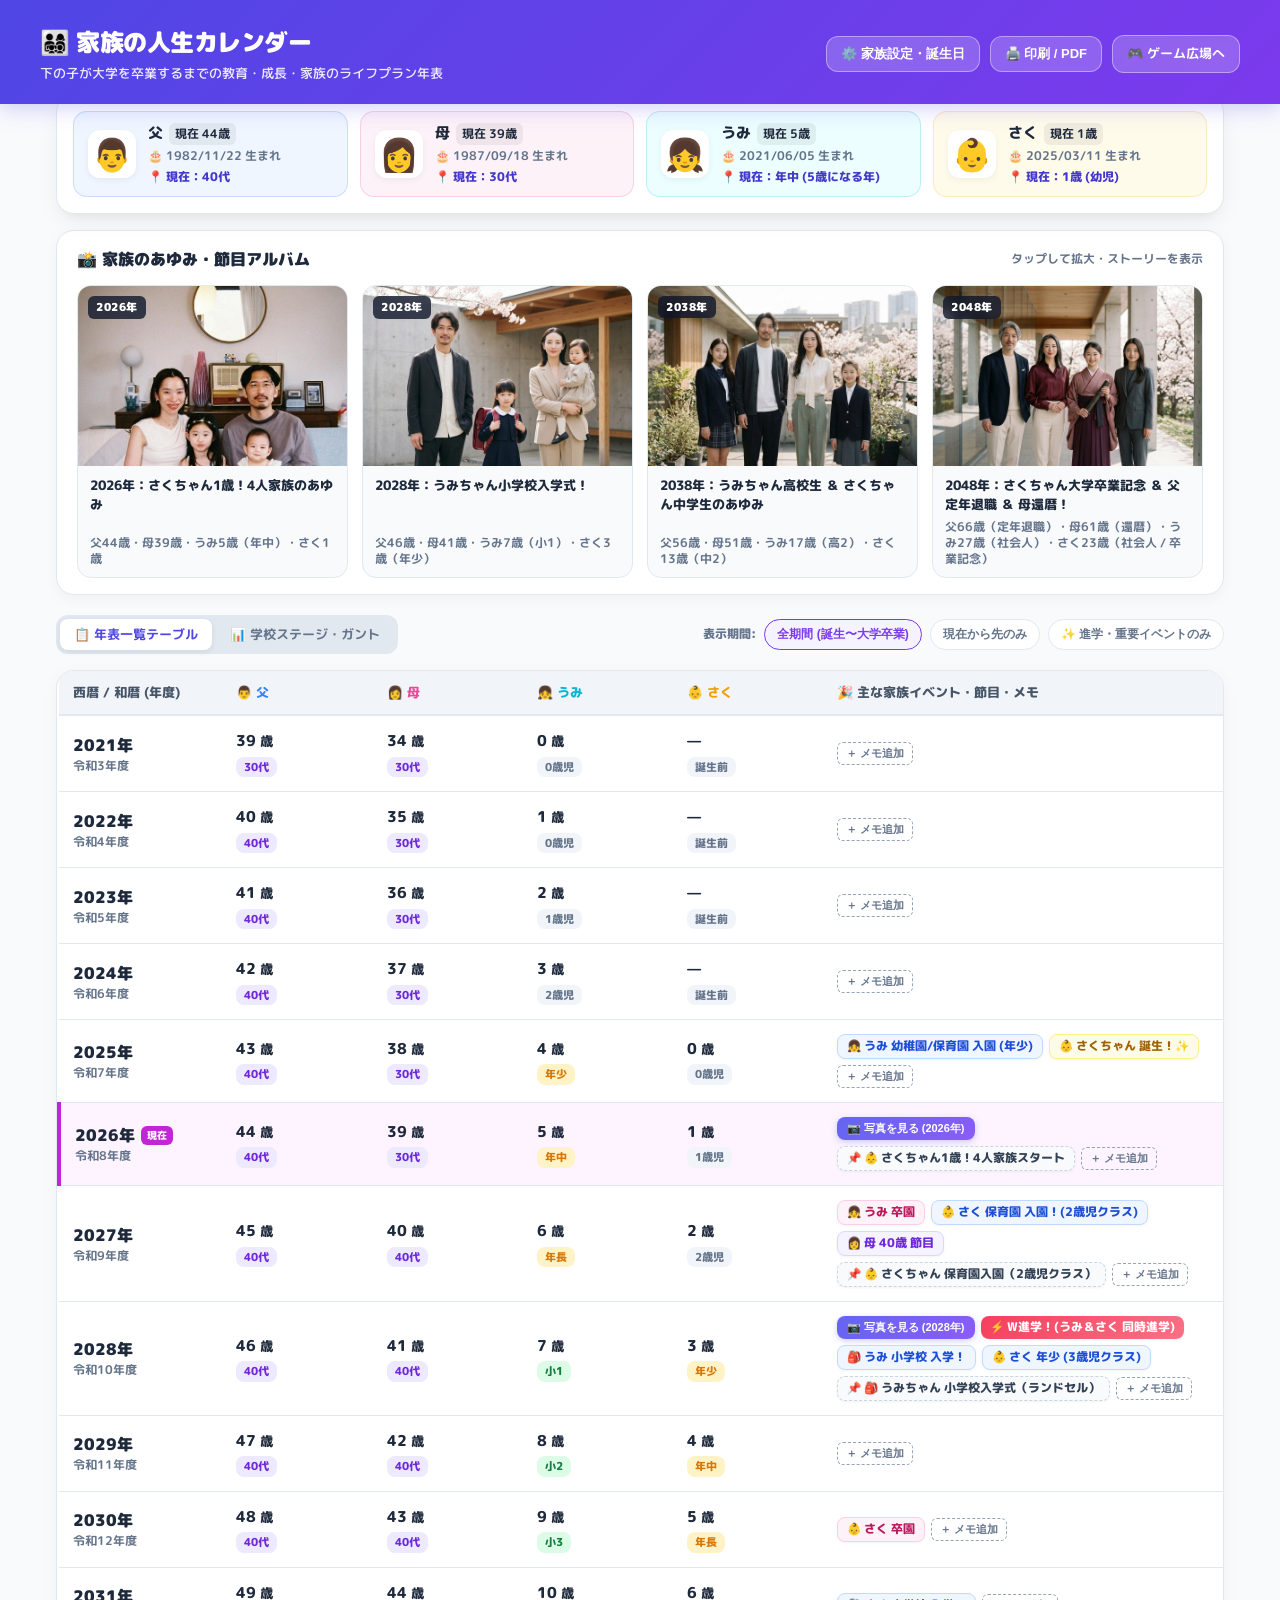
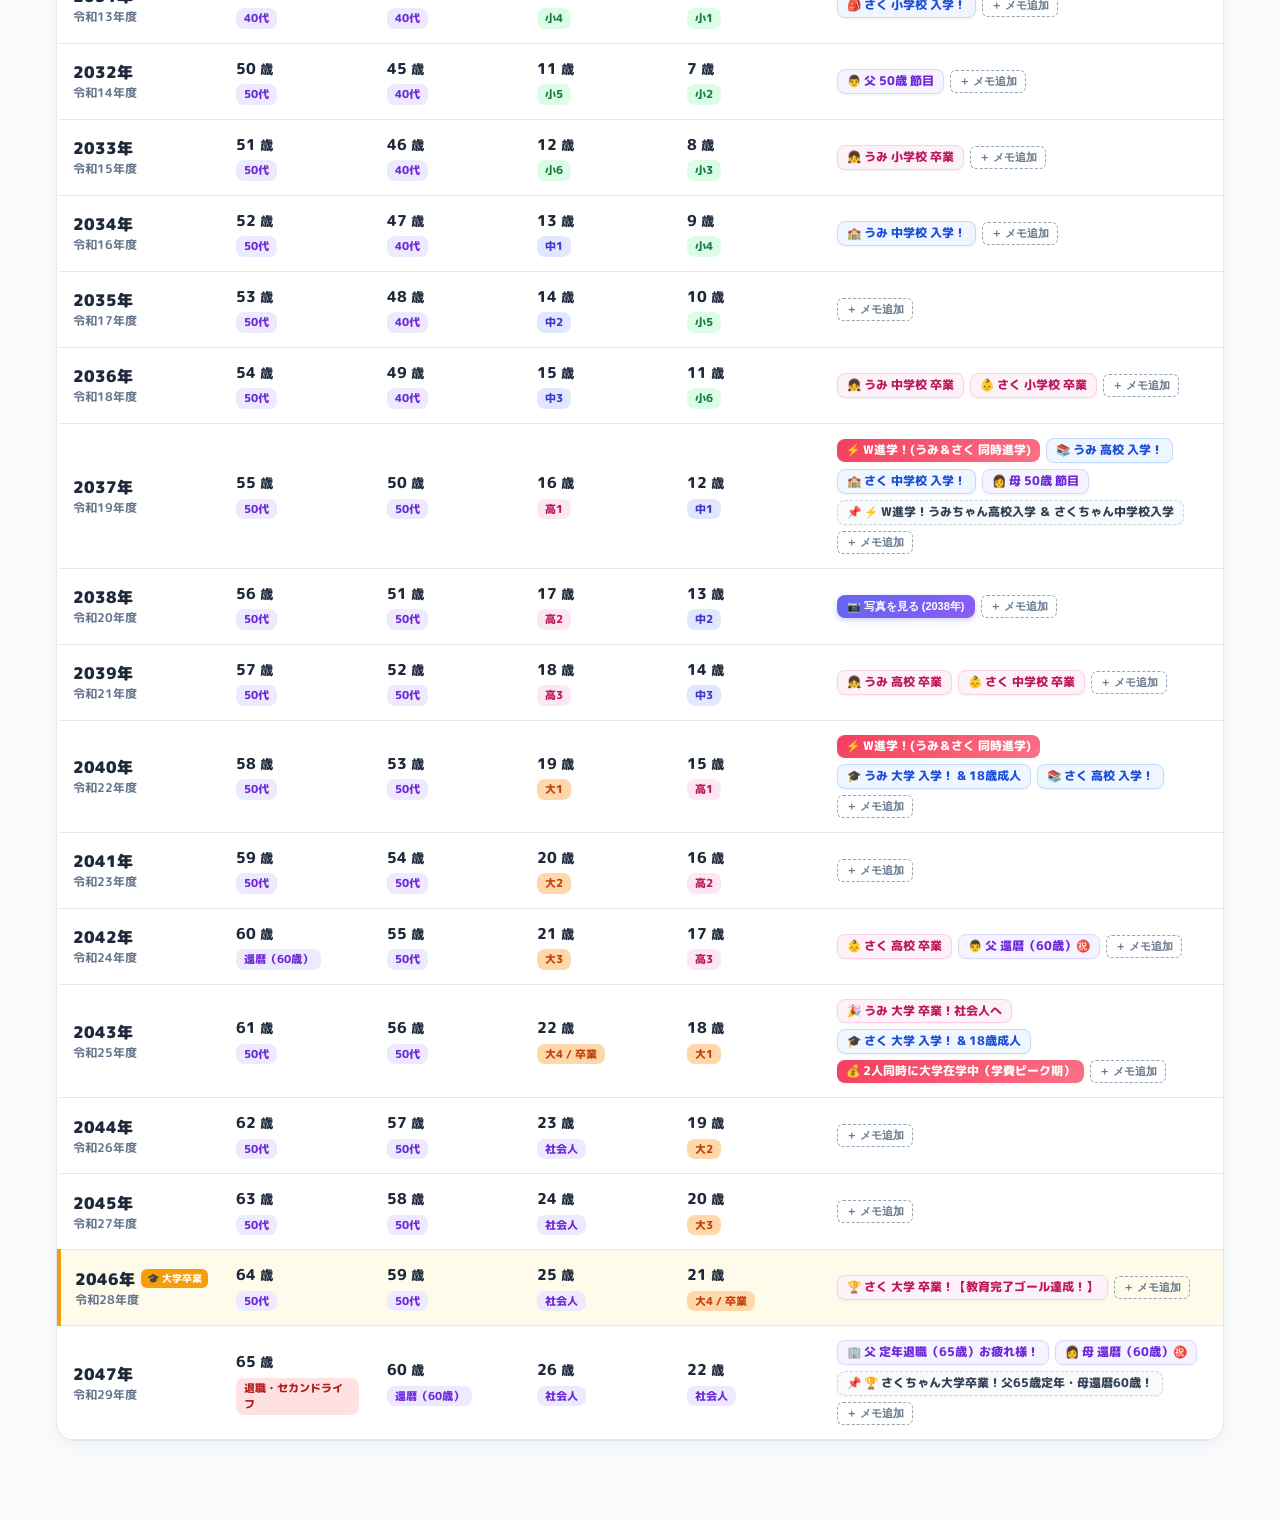
==== commit bc960332: "Update Saku daycare enrollment to FY2027 (2yo class)" ====
--- a/life-calendar.html
+++ b/life-calendar.html
@@ -1071,19 +1071,20 @@
 
     function loadCustomMemos() {
       try {
-        const saved = localStorage.getItem('family_calendar_memos_v3');
+        const saved = localStorage.getItem('family_calendar_memos_v4');
         if (saved) return JSON.parse(saved);
       } catch (e) {}
       return {
         2026: ['👶 さくちゃん1歳！4人家族スタート'],
-        2028: ['🎒 うみちゃん 小学校入学式（ランドセル）＆ さくちゃん年少入園'],
+        2027: ['👶 さくちゃん 保育園入園（2歳児クラス）'],
+        2028: ['🎒 うみちゃん 小学校入学式（ランドセル）'],
         2037: ['⚡ W進学！うみちゃん高校入学 ＆ さくちゃん中学校入学'],
         2047: ['🏆 さくちゃん大学卒業！父65歳定年・母還暦60歳！']
       };
     }
 
     function saveCustomMemos() {
-      localStorage.setItem('family_calendar_memos_v3', JSON.stringify(customMemos));
+      localStorage.setItem('family_calendar_memos_v4', JSON.stringify(customMemos));
     }
 
     // ==========================================
@@ -1279,7 +1280,8 @@
         if (y === new Date(familyData.saku.birth).getFullYear()) {
           events.push({ text: '👶 さくちゃん 誕生！✨', type: 'life' });
         }
-        if (sStatus.cohort === 4) events.push({ text: '👶 さく 幼稚園/保育園 入園 (年少)', type: 'enter' });
+        if (sStatus.cohort === 3) events.push({ text: '👶 さく 保育園 入園！(2歳児クラス)', type: 'enter' });
+        if (sStatus.cohort === 4) events.push({ text: '👶 さく 年少 (3歳児クラス)', type: 'enter' });
         if (sStatus.cohort === 6) events.push({ text: '👶 さく 卒園', type: 'grad' });
         if (sStatus.cohort === 7) events.push({ text: '🎒 さく 小学校 入学！', type: 'enter' });
         if (sStatus.cohort === 12) events.push({ text: '👶 さく 小学校 卒業', type: 'grad' });
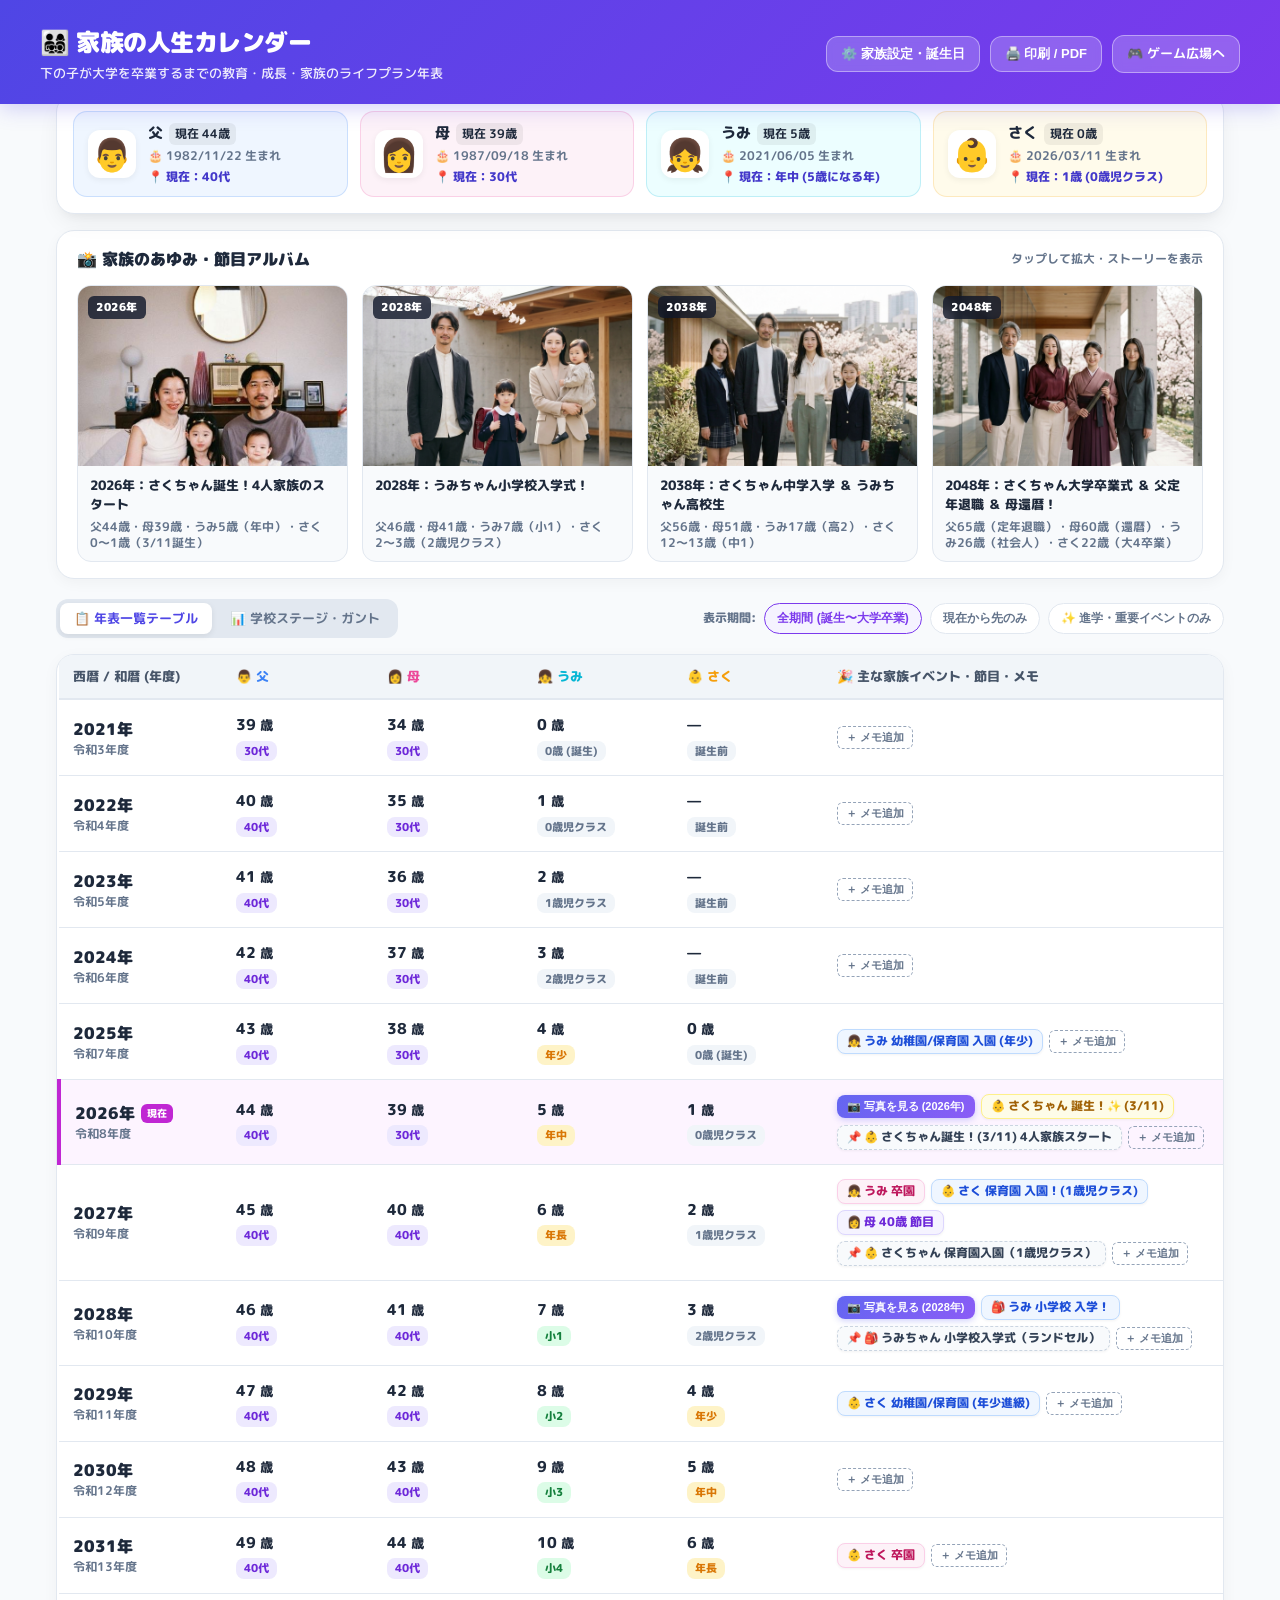
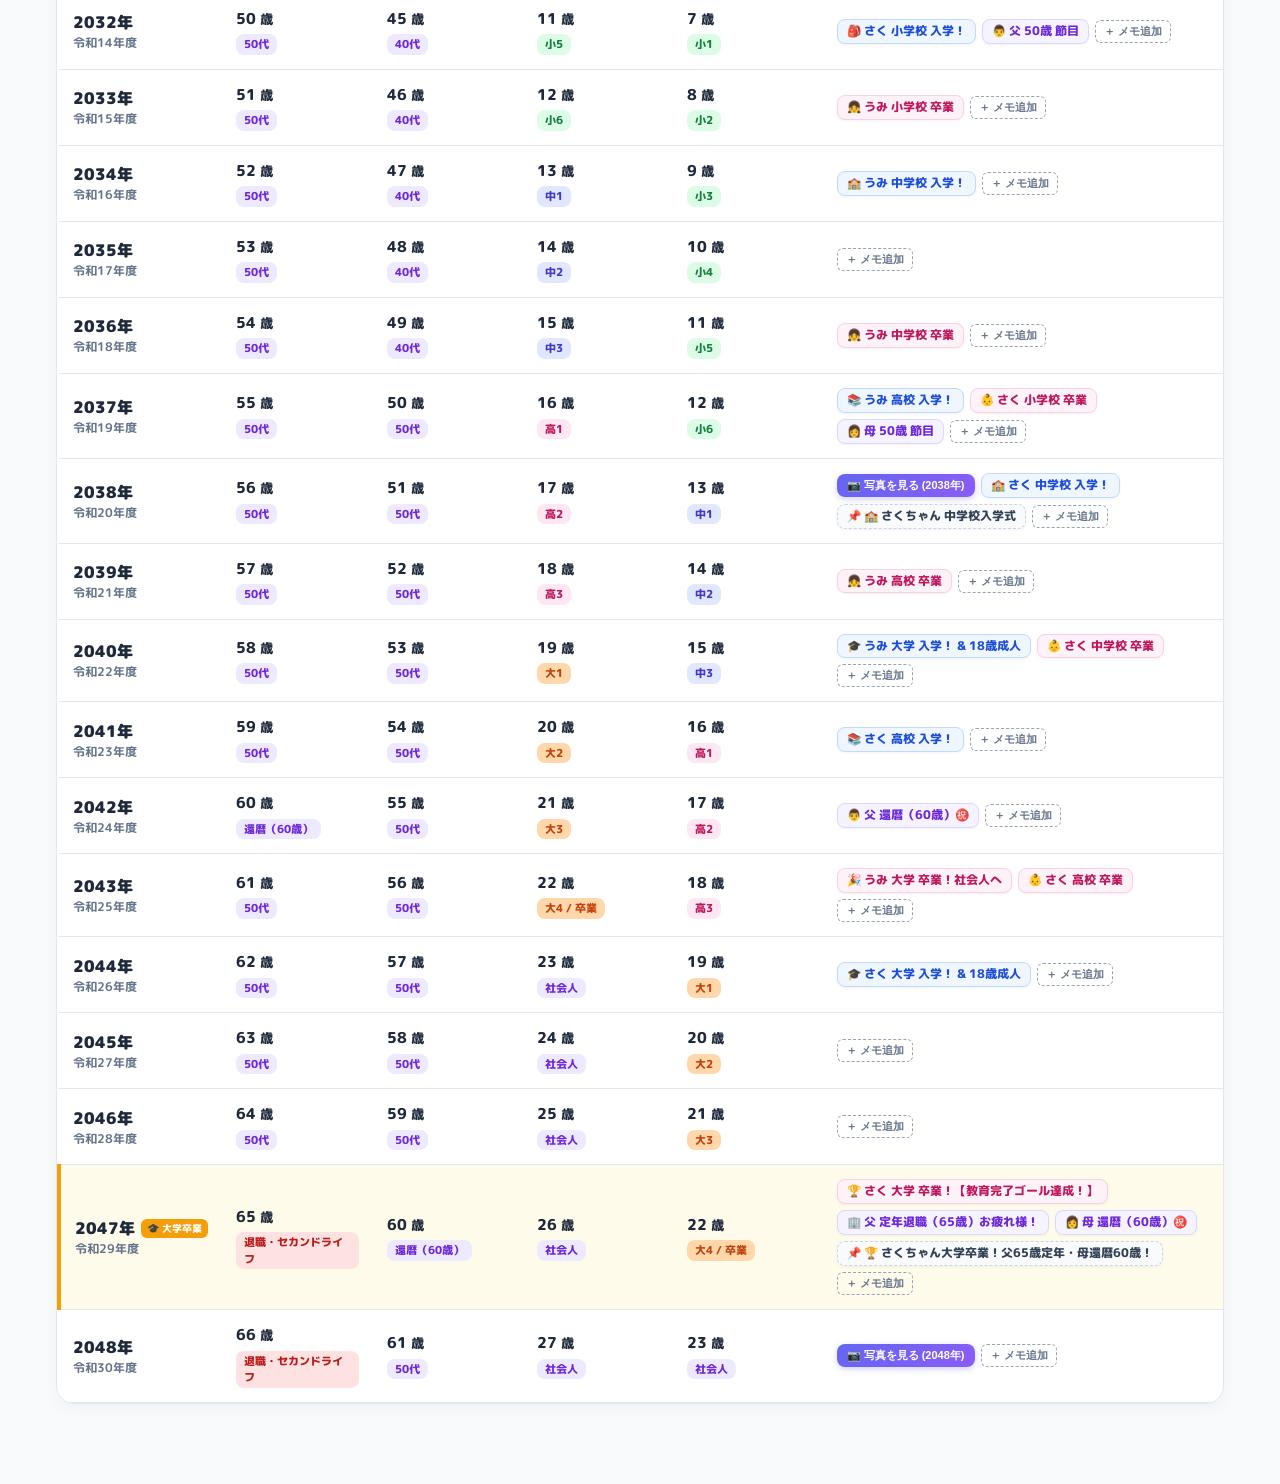
==== commit cb045dea: "Update Saku birthdate to 2026-03-11 with exact Japanese early-birth cohort calculations" ====
--- a/life-calendar.html
+++ b/life-calendar.html
@@ -1009,7 +1009,7 @@
       father: { name: '父', birth: '1982-11-22', emoji: '👨' },
       mother: { name: '母', birth: '1987-09-18', emoji: '👩' }, // 母 1987/9/18
       umi:    { name: 'うみ', birth: '2021-06-05', emoji: '👧' },
-      saku:   { name: 'さく', birth: '2025-03-11', emoji: '👶' },
+      saku:   { name: 'さく', birth: '2026-03-11', emoji: '👶' }, // 2026年3月11日生まれ（早生まれ）
       retireAge: 65
     };
 
@@ -1018,34 +1018,34 @@
       {
         id: 'photo_2026',
         year: 2026,
-        title: '2026年：さくちゃん1歳！4人家族のあゆみ',
+        title: '2026年：さくちゃん誕生！4人家族のスタート',
         src: 'assets/family/family_current_2026.png',
-        desc: '父44歳・母39歳・うみ5歳（年中）・さく1歳',
-        story: 'さくちゃんが1歳を迎え、家族4人の温かい日常。うみちゃんも5歳（年中）のお姉ちゃんとして妹に優しく寄り添い、家族みんなの温かな笑顔に包まれています。'
+        desc: '父44歳・母39歳・うみ5歳（年中）・さく0〜1歳（3/11誕生）',
+        story: '2026年3月11日にさくちゃんが誕生し、4人家族の新しい毎日が始まった記念のリビング写真。うみちゃんも5歳（年中）のお姉ちゃんとして妹に優しく寄り添い、温かな笑顔に包まれています。'
       },
       {
         id: 'photo_2028',
         year: 2028,
         title: '2028年：うみちゃん小学校入学式！',
         src: 'assets/family/milestone_2028_masterpiece.jpg',
-        desc: '父46歳・母41歳・うみ7歳（小1）・さく3歳（年少）',
-        story: 'コンクリートと天然木のモダンなテラスに春光が差す入学式の日。白い丸襟ワンピースに深紅のランドセルを背負ったうみちゃん（7歳・小1）、お母様に抱かれたリネンワンピのさくちゃん（3歳・年少）、ノー眼鏡でダンディな父（46歳）と、凛としたベージュスーツの母（41歳）。'
+        desc: '父46歳・母41歳・うみ7歳（小1）・さく2〜3歳（2歳児クラス）',
+        story: 'コンクリートと天然木のモダンなテラスに春光が差す入学式の日。白い丸襟ワンピースに深紅のランドセルを背負ったうみちゃん（7歳・小1）、お母様に抱かれたリネンワンピのさくちゃん（2歳）、ノー眼鏡でダンディな父（46歳）と、凛としたベージュスーツの母（41歳）。'
       },
       {
         id: 'photo_2038',
         year: 2038,
-        title: '2038年：うみちゃん高校生 ＆ さくちゃん中学生のあゆみ',
+        title: '2038年：さくちゃん中学入学 ＆ うみちゃん高校生',
         src: 'assets/family/milestone_2038_masterpiece.jpg',
-        desc: '父56歳・母51歳・うみ17歳（高2）・さく13歳（中2）',
-        story: '柔らかな陽光が注ぐルーフトップテラスにて。モデルのような小顔と涼やかな目元を誇る高校生うみちゃん（17歳・高2）と、清楚な新制服姿の次女さくちゃん（13歳・中2）。ロマンスグレーを帯びた父と、シルクボウタイブラウスを優雅に着こなす母。'
+        desc: '父56歳・母51歳・うみ17歳（高2）・さく12〜13歳（中1）',
+        story: '柔らかな陽光が注ぐルーフトップテラスにて。モデルのような小顔と涼やかな目元を誇る高校生うみちゃん（17歳・高2）と、清楚な新制服姿で中学校に入学した次女さくちゃん（13歳・中1）。ロマンスグレーを帯びた父と、シルクボウタイブラウスを優雅に着こなす母。'
       },
       {
         id: 'photo_2048',
         year: 2048,
-        title: '2048年：さくちゃん大学卒業記念 ＆ 父定年退職 ＆ 母還暦！',
+        title: '2048年：さくちゃん大学卒業式 ＆ 父定年退職 ＆ 母還暦！',
         src: 'assets/family/milestone_2048_masterpiece.jpg',
-        desc: '父66歳（定年退職）・母61歳（還暦）・うみ27歳（社会人）・さく23歳（社会人 / 卒業記念）',
-        story: 'モダン建築の回廊と満開の桜を背に。シックなデザイナーズ袴で卒業証書筒を抱く次女さくちゃん、仕立ての良いチャコールスーツで洗練された長女うみちゃん（27歳）、深みのあるワインレッドのシルクブラウスを纏う母（還暦）、端正な銀髪ブレザー姿の父（定年退職）。'
+        desc: '父65歳（定年退職）・母60歳（還暦）・うみ26歳（社会人）・さく22歳（大4卒業）',
+        story: 'モダン建築の回廊と満開の桜を背に。シックなデザイナーズ袴で卒業証書筒を抱く次女さくちゃん（2048年3月大学卒業）、仕立ての良いチャコールスーツで洗練された長女うみちゃん、深みのあるワインレッドのシルクブラウスを纏う母（60歳・還暦）、端正な銀髪ブレザー姿の父（65歳・定年退職）。'
       }
     ];
 
@@ -1056,7 +1056,7 @@
 
     function loadFamilyData() {
       try {
-        const saved = localStorage.getItem('family_calendar_config_v4');
+        const saved = localStorage.getItem('family_calendar_config_v5');
         if (saved) return JSON.parse(saved);
       } catch (e) {
         console.error(e);
@@ -1066,35 +1066,36 @@
 
     function saveFamilyConfig(data) {
       familyData = data;
-      localStorage.setItem('family_calendar_config_v4', JSON.stringify(data));
+      localStorage.setItem('family_calendar_config_v5', JSON.stringify(data));
     }
 
     function loadCustomMemos() {
       try {
-        const saved = localStorage.getItem('family_calendar_memos_v4');
+        const saved = localStorage.getItem('family_calendar_memos_v5');
         if (saved) return JSON.parse(saved);
       } catch (e) {}
       return {
-        2026: ['👶 さくちゃん1歳！4人家族スタート'],
-        2027: ['👶 さくちゃん 保育園入園（2歳児クラス）'],
+        2026: ['👶 さくちゃん誕生！(3/11) 4人家族スタート'],
+        2027: ['👶 さくちゃん 保育園入園（1歳児クラス）'],
         2028: ['🎒 うみちゃん 小学校入学式（ランドセル）'],
-        2037: ['⚡ W進学！うみちゃん高校入学 ＆ さくちゃん中学校入学'],
+        2038: ['🏫 さくちゃん 中学校入学式'],
         2047: ['🏆 さくちゃん大学卒業！父65歳定年・母還暦60歳！']
       };
     }
 
     function saveCustomMemos() {
-      localStorage.setItem('family_calendar_memos_v4', JSON.stringify(customMemos));
+      localStorage.setItem('family_calendar_memos_v5', JSON.stringify(customMemos));
     }
 
     // ==========================================
-    // 日付・年齢・日本の学年計算ロジック
+    // 日付・年齢・日本の学年計算ロジック（早生まれ対応）
     // ==========================================
     function getSchoolYear(birthDateStr) {
       const d = new Date(birthDateStr);
       const y = d.getFullYear();
       const m = d.getMonth() + 1;
       const day = d.getDate();
+      // 1月1日〜4月1日生まれ（早生まれ）は前年度生まれの学年に所属
       if (m < 4 || (m === 4 && day === 1)) {
         return y - 1;
       }
@@ -1118,63 +1119,68 @@
     function getMemberStatusAtFiscalYear(birthDateStr, fiscalYear, isChild = false) {
       const birth = new Date(birthDateStr);
       const birthYear = birth.getFullYear();
-      const age = fiscalYear - birthYear;
 
       if (!isChild) {
+        const parentAge = fiscalYear - birthYear;
         let stage = '';
-        if (age >= 70) stage = '古希（70歳）';
-        else if (age >= 65) stage = 'シニア期（定年）';
-        else if (age === 60) stage = '還暦（60歳）';
-        else if (age >= 50) stage = '50代';
-        else if (age >= 40) stage = '40代';
+        if (parentAge >= 70) stage = '古希（70歳）';
+        else if (parentAge >= 65) stage = 'シニア期（定年）';
+        else if (parentAge === 60) stage = '還暦（60歳）';
+        else if (parentAge >= 50) stage = '50代';
+        else if (parentAge >= 40) stage = '40代';
         else stage = '30代';
-        return { age, cohort: age, stage, label: `${age}歳` };
+        return { age: parentAge, cohort: parentAge, stage, label: `${parentAge}歳` };
       }
 
       const schoolBirthYear = getSchoolYear(birthDateStr);
       const cohort = fiscalYear - schoolBirthYear;
-
-      if (age < 0) {
+      // お子さまの年度内満年齢（その年度に迎える年齢）
+      const childAge = cohort;
+
+      if (cohort < 0) {
         return { age: -1, cohort: -1, stage: '誕生前', label: '—', stageClass: 'stage-baby' };
       }
-      if (cohort <= 1) {
-        return { age, cohort, stage: '0歳児', label: `${age}歳 (乳児)`, stageClass: 'stage-baby' };
+      if (cohort === 0) {
+        return { age: 0, cohort: 0, stage: '0歳 (誕生)', label: '0歳 (誕生)', stageClass: 'stage-baby' };
+      }
+      if (cohort === 1) {
+        return { age: 1, cohort: 1, stage: '0歳児クラス', label: '1歳 (0歳児クラス)', stageClass: 'stage-baby' };
       }
       if (cohort === 2) {
-        return { age, cohort, stage: '1歳児', label: `${age}歳 (幼児)`, stageClass: 'stage-baby' };
+        return { age: 2, cohort: 2, stage: '1歳児クラス', label: '2歳 (1歳児クラス)', stageClass: 'stage-baby' };
       }
       if (cohort === 3) {
-        return { age, cohort, stage: '2歳児', label: `${age}歳 (幼児)`, stageClass: 'stage-baby' };
+        return { age: 3, cohort: 3, stage: '2歳児クラス', label: '3歳 (2歳児クラス)', stageClass: 'stage-baby' };
       }
       if (cohort === 4) {
-        return { age, cohort, stage: '年少', label: `年少 (${age}歳になる年)`, stageClass: 'stage-kinder' };
+        return { age: 4, cohort: 4, stage: '年少', label: `年少 (4歳になる年)`, stageClass: 'stage-kinder' };
       }
       if (cohort === 5) {
-        return { age, cohort, stage: '年中', label: `年中 (${age}歳になる年)`, stageClass: 'stage-kinder' };
+        return { age: 5, cohort: 5, stage: '年中', label: `年中 (5歳になる年)`, stageClass: 'stage-kinder' };
       }
       if (cohort === 6) {
-        return { age, cohort, stage: '年長', label: `年長 (${age}歳になる年)`, stageClass: 'stage-kinder' };
+        return { age: 6, cohort: 6, stage: '年長', label: `年長 (6歳になる年)`, stageClass: 'stage-kinder' };
       }
       if (cohort >= 7 && cohort <= 12) {
         const grade = cohort - 6;
-        return { age, cohort, stage: `小${grade}`, label: `小${grade} (${age}歳)`, stageClass: 'stage-elem' };
+        return { age: cohort, cohort, stage: `小${grade}`, label: `小${grade} (${cohort}歳)`, stageClass: 'stage-elem' };
       }
       if (cohort >= 13 && cohort <= 15) {
         const grade = cohort - 12;
-        return { age, cohort, stage: `中${grade}`, label: `中${grade} (${age}歳)`, stageClass: 'stage-junior' };
+        return { age: cohort, cohort, stage: `中${grade}`, label: `中${grade} (${cohort}歳)`, stageClass: 'stage-junior' };
       }
       if (cohort >= 16 && cohort <= 18) {
         const grade = cohort - 15;
-        return { age, cohort, stage: `高${grade}`, label: `高${grade} (${age}歳)`, stageClass: 'stage-high' };
+        return { age: cohort, cohort, stage: `高${grade}`, label: `高${grade} (${cohort}歳)`, stageClass: 'stage-high' };
       }
       if (cohort >= 19 && cohort <= 21) {
         const grade = cohort - 18;
-        return { age, cohort, stage: `大${grade}`, label: `大${grade} (${age}歳)`, stageClass: 'stage-univ' };
+        return { age: cohort, cohort, stage: `大${grade}`, label: `大${grade} (${cohort}歳)`, stageClass: 'stage-univ' };
       }
       if (cohort === 22) {
-        return { age, cohort, stage: '大4 / 卒業', label: `大4 (${age}歳 🎓卒業)`, stageClass: 'stage-univ' };
-      }
-      return { age, cohort, stage: '社会人', label: `社会人 (${age}歳)`, stageClass: 'stage-adult' };
+        return { age: cohort, cohort, stage: '大4 / 卒業', label: `大4 (${cohort}歳 🎓卒業)`, stageClass: 'stage-univ' };
+      }
+      return { age: cohort, cohort, stage: '社会人', label: `社会人 (${cohort}歳)`, stageClass: 'stage-adult' };
     }
 
     // ==========================================
@@ -1278,10 +1284,10 @@
         if (uStatus.cohort === 22) events.push({ text: '🎉 うみ 大学 卒業！社会人へ', type: 'grad' });
 
         if (y === new Date(familyData.saku.birth).getFullYear()) {
-          events.push({ text: '👶 さくちゃん 誕生！✨', type: 'life' });
+          events.push({ text: '👶 さくちゃん 誕生！✨ (3/11)', type: 'life' });
         }
-        if (sStatus.cohort === 3) events.push({ text: '👶 さく 保育園 入園！(2歳児クラス)', type: 'enter' });
-        if (sStatus.cohort === 4) events.push({ text: '👶 さく 年少 (3歳児クラス)', type: 'enter' });
+        if (sStatus.cohort === 2) events.push({ text: '👶 さく 保育園 入園！(1歳児クラス)', type: 'enter' });
+        if (sStatus.cohort === 4) events.push({ text: '👶 さく 幼稚園/保育園 (年少進級)', type: 'enter' });
         if (sStatus.cohort === 6) events.push({ text: '👶 さく 卒園', type: 'grad' });
         if (sStatus.cohort === 7) events.push({ text: '🎒 さく 小学校 入学！', type: 'enter' });
         if (sStatus.cohort === 12) events.push({ text: '👶 さく 小学校 卒業', type: 'grad' });
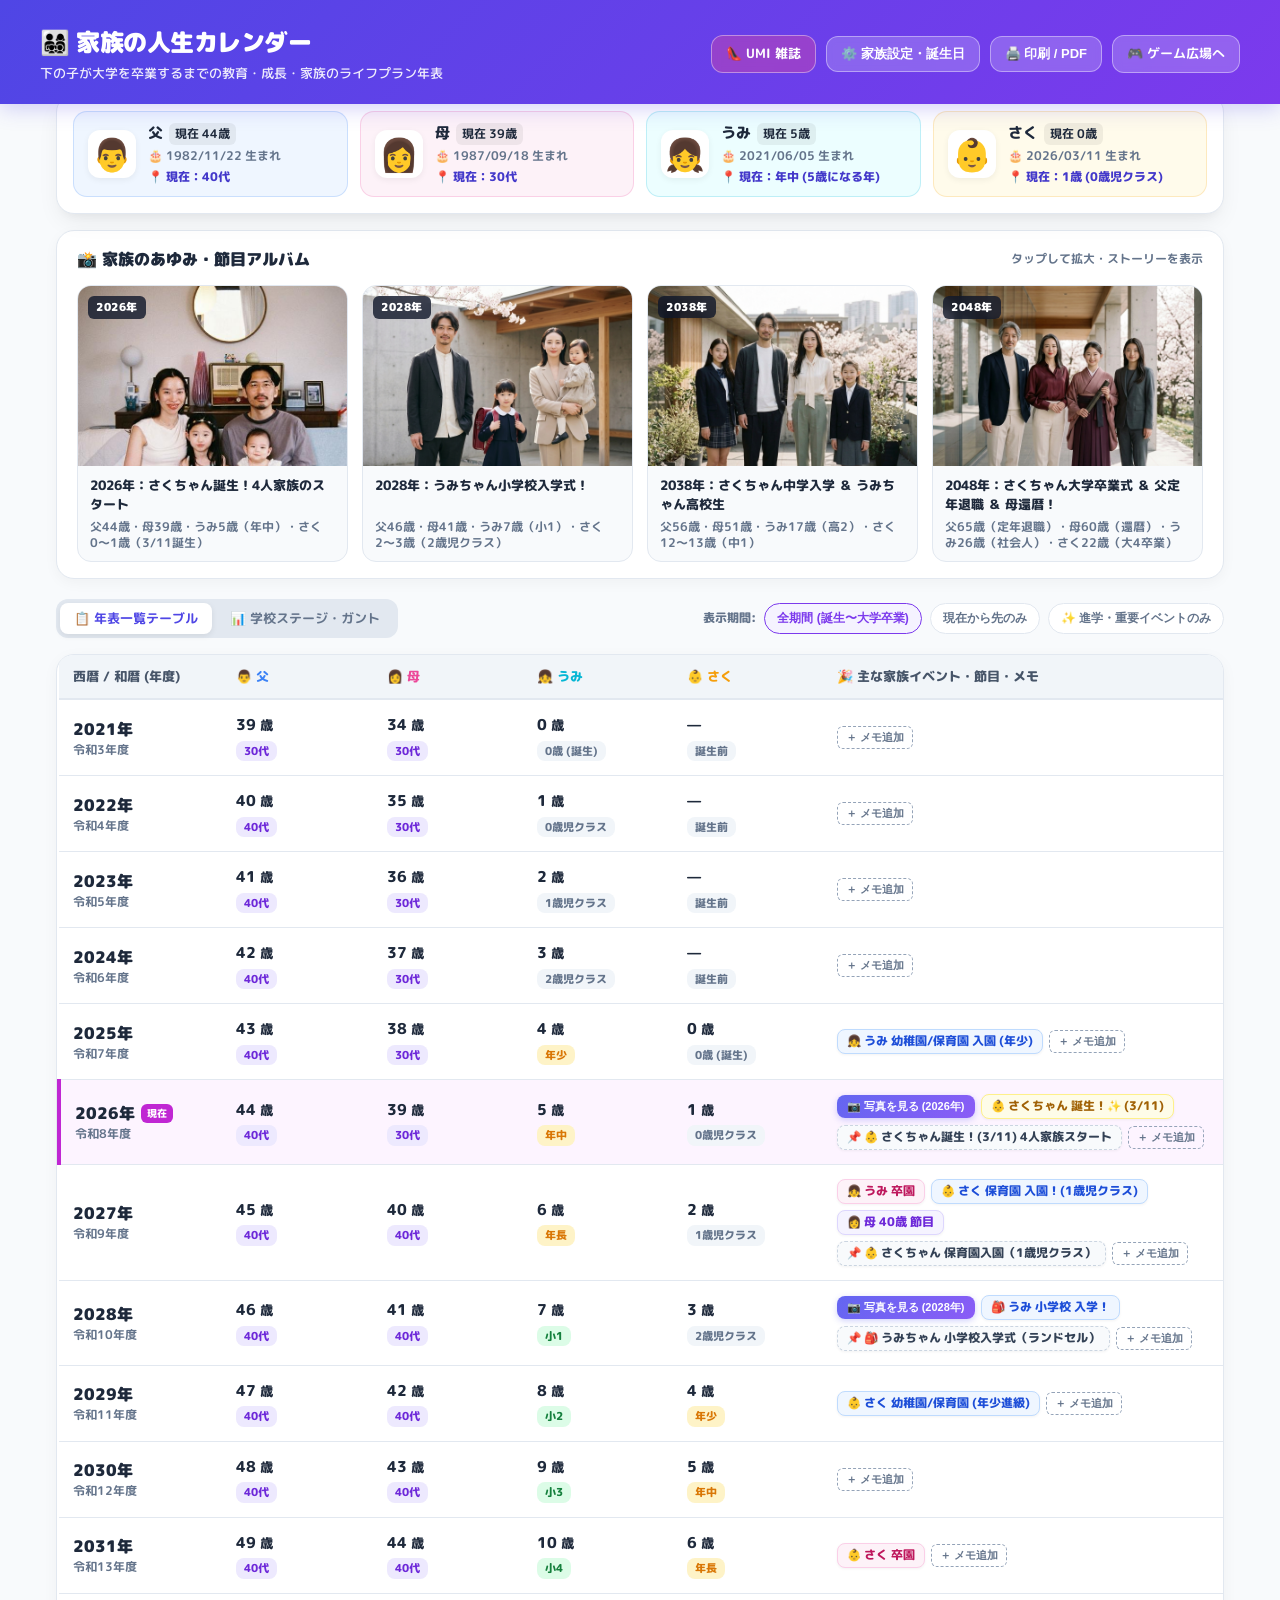
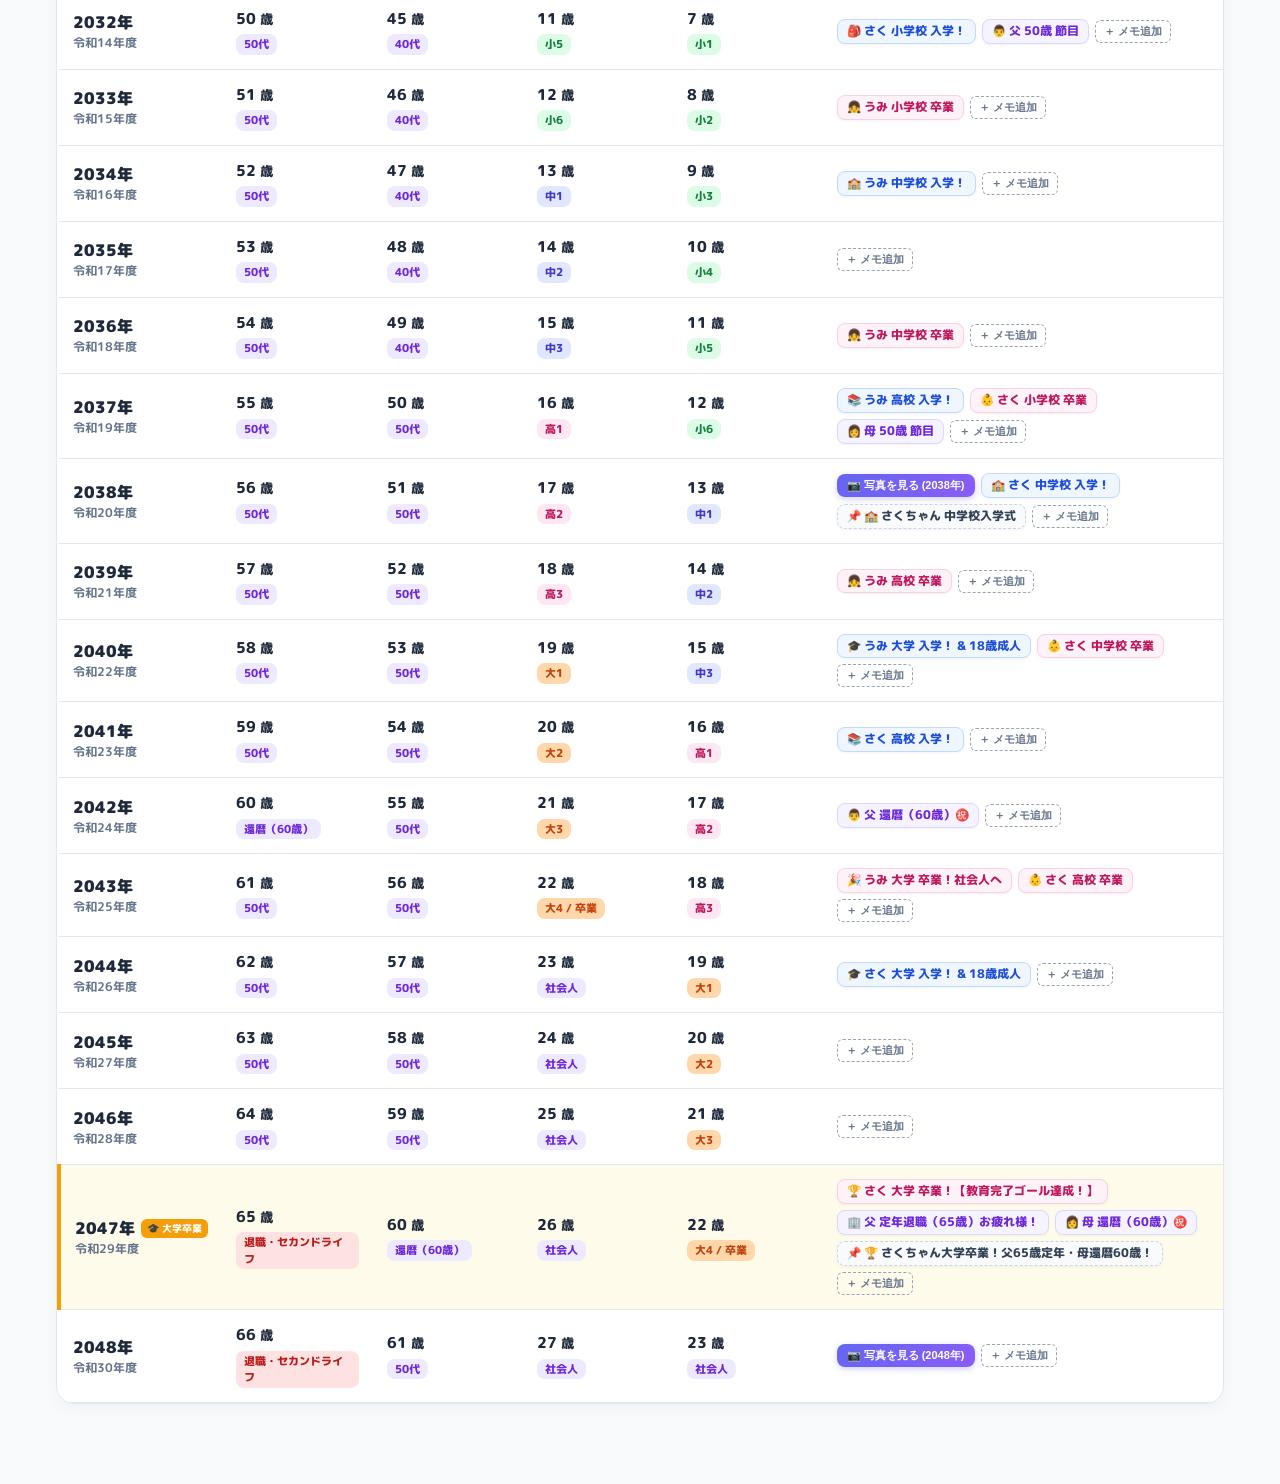
==== commit 42afec28: "Create Umi Fashion Magazine Lookbook page with editorial illustrations and style breakdown" ====
--- a/life-calendar.html
+++ b/life-calendar.html
@@ -827,6 +827,9 @@
         <p class="app-subtitle">下の子が大学を卒業するまでの教育・成長・家族のライフプラン年表</p>
       </div>
       <div class="header-actions">
+        <a href="umi-fashion.html" class="btn-header" style="text-decoration: none; background: rgba(236, 72, 153, 0.35);">
+          👠 UMI 雑誌
+        </a>
         <button class="btn-header" onclick="openSettingsModal()">
           ⚙️ 家族設定・誕生日
         </button>
